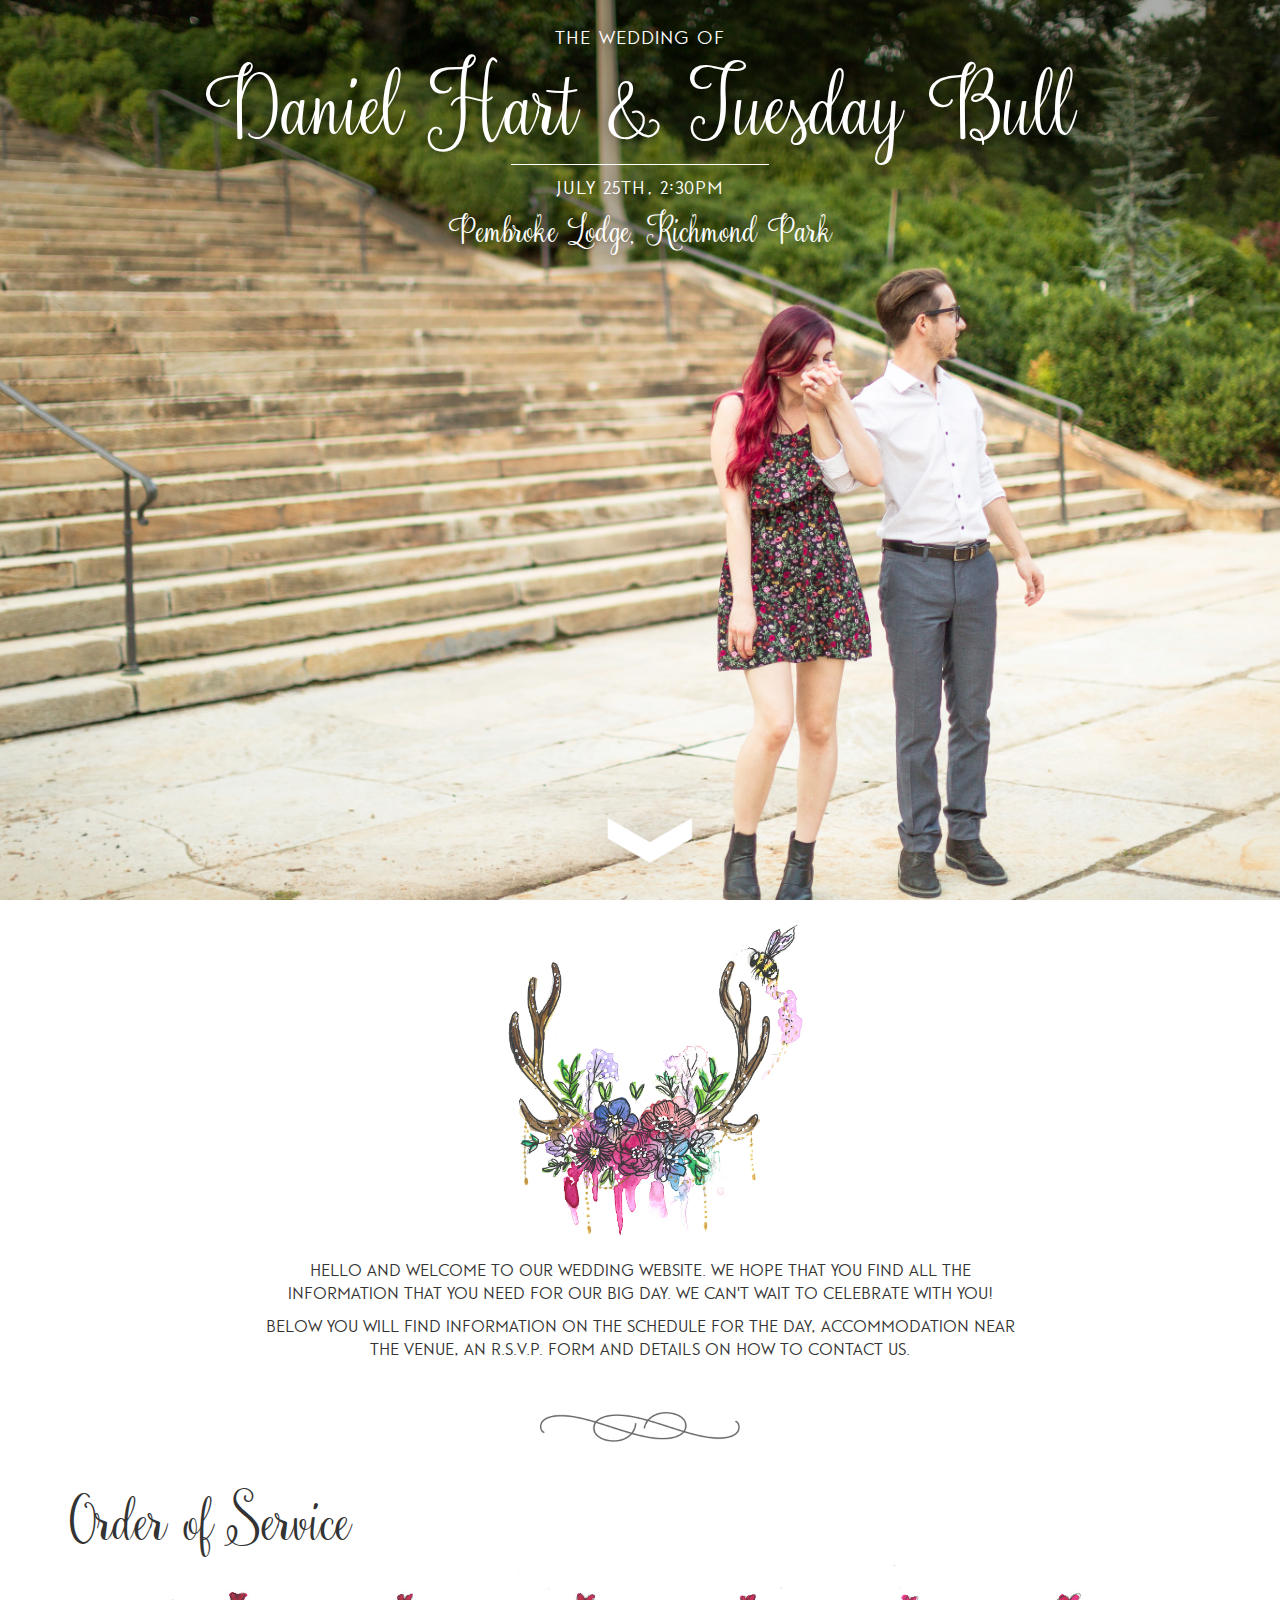
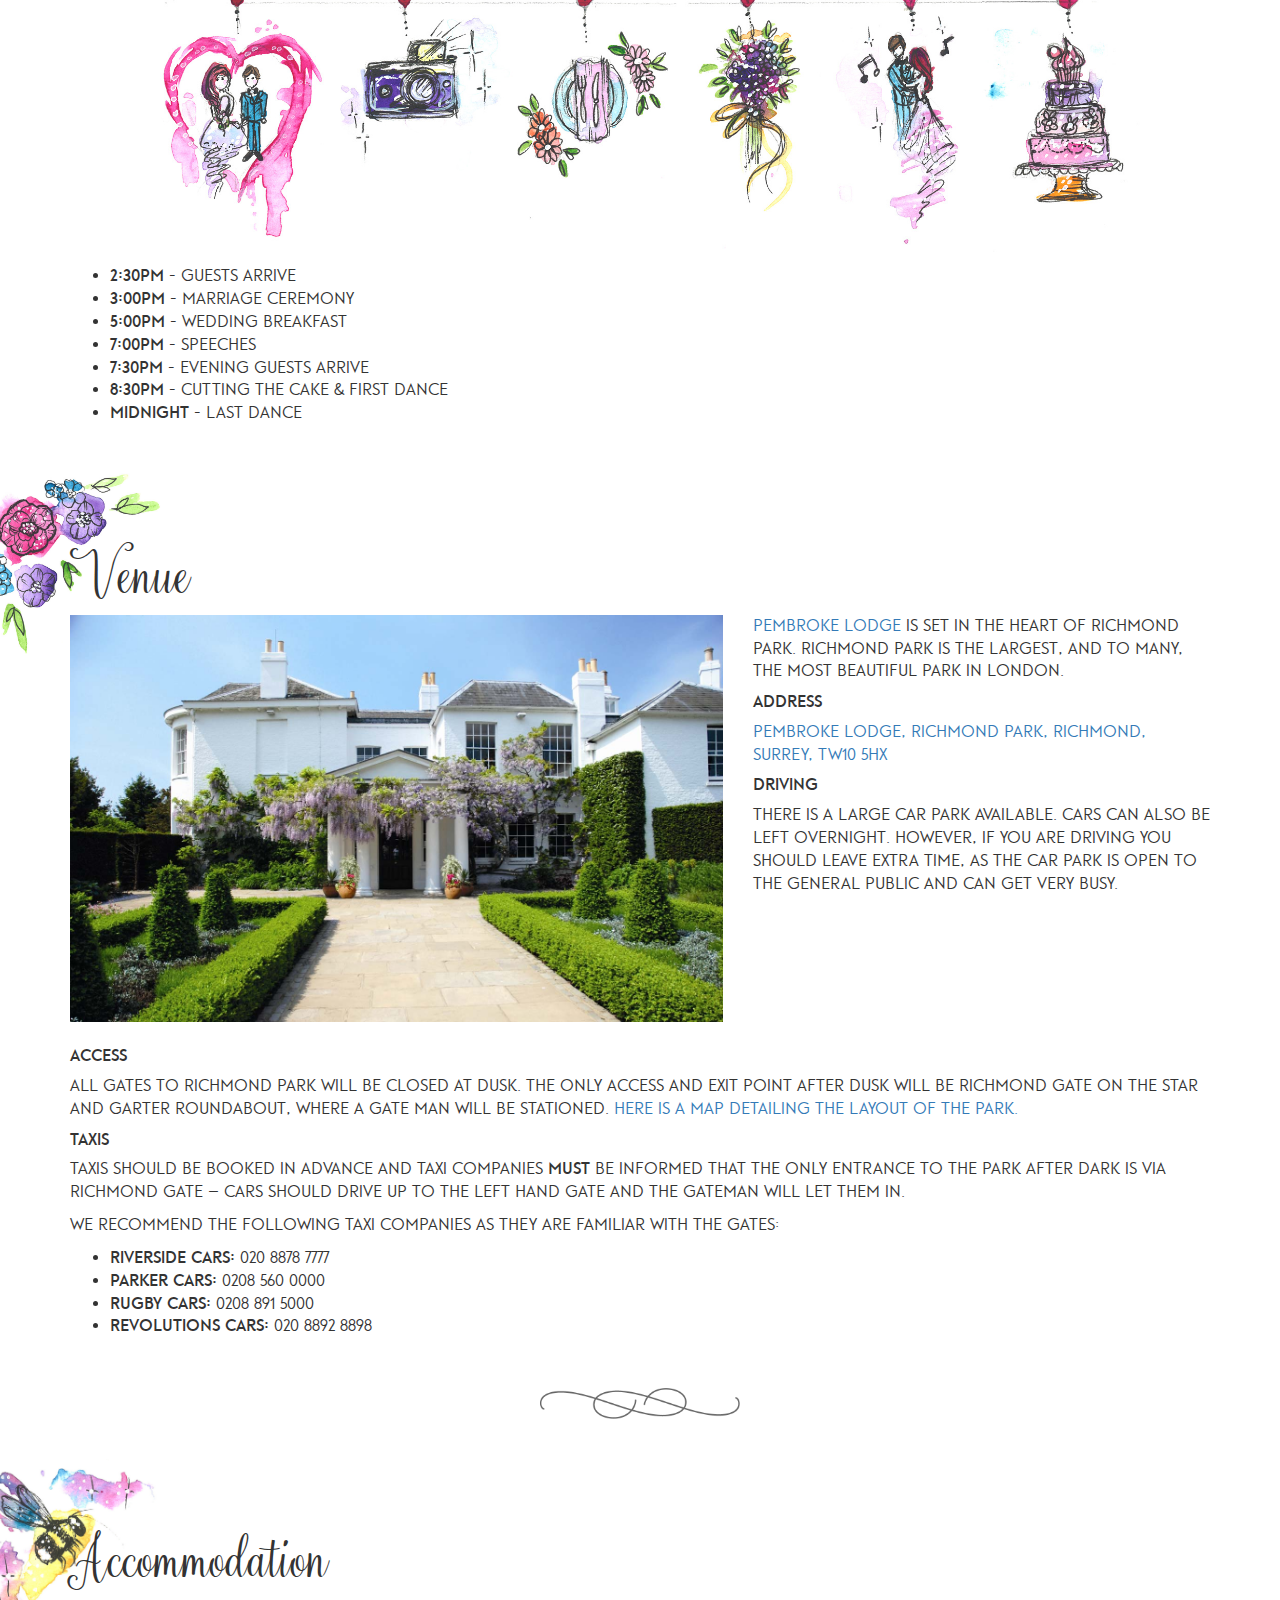
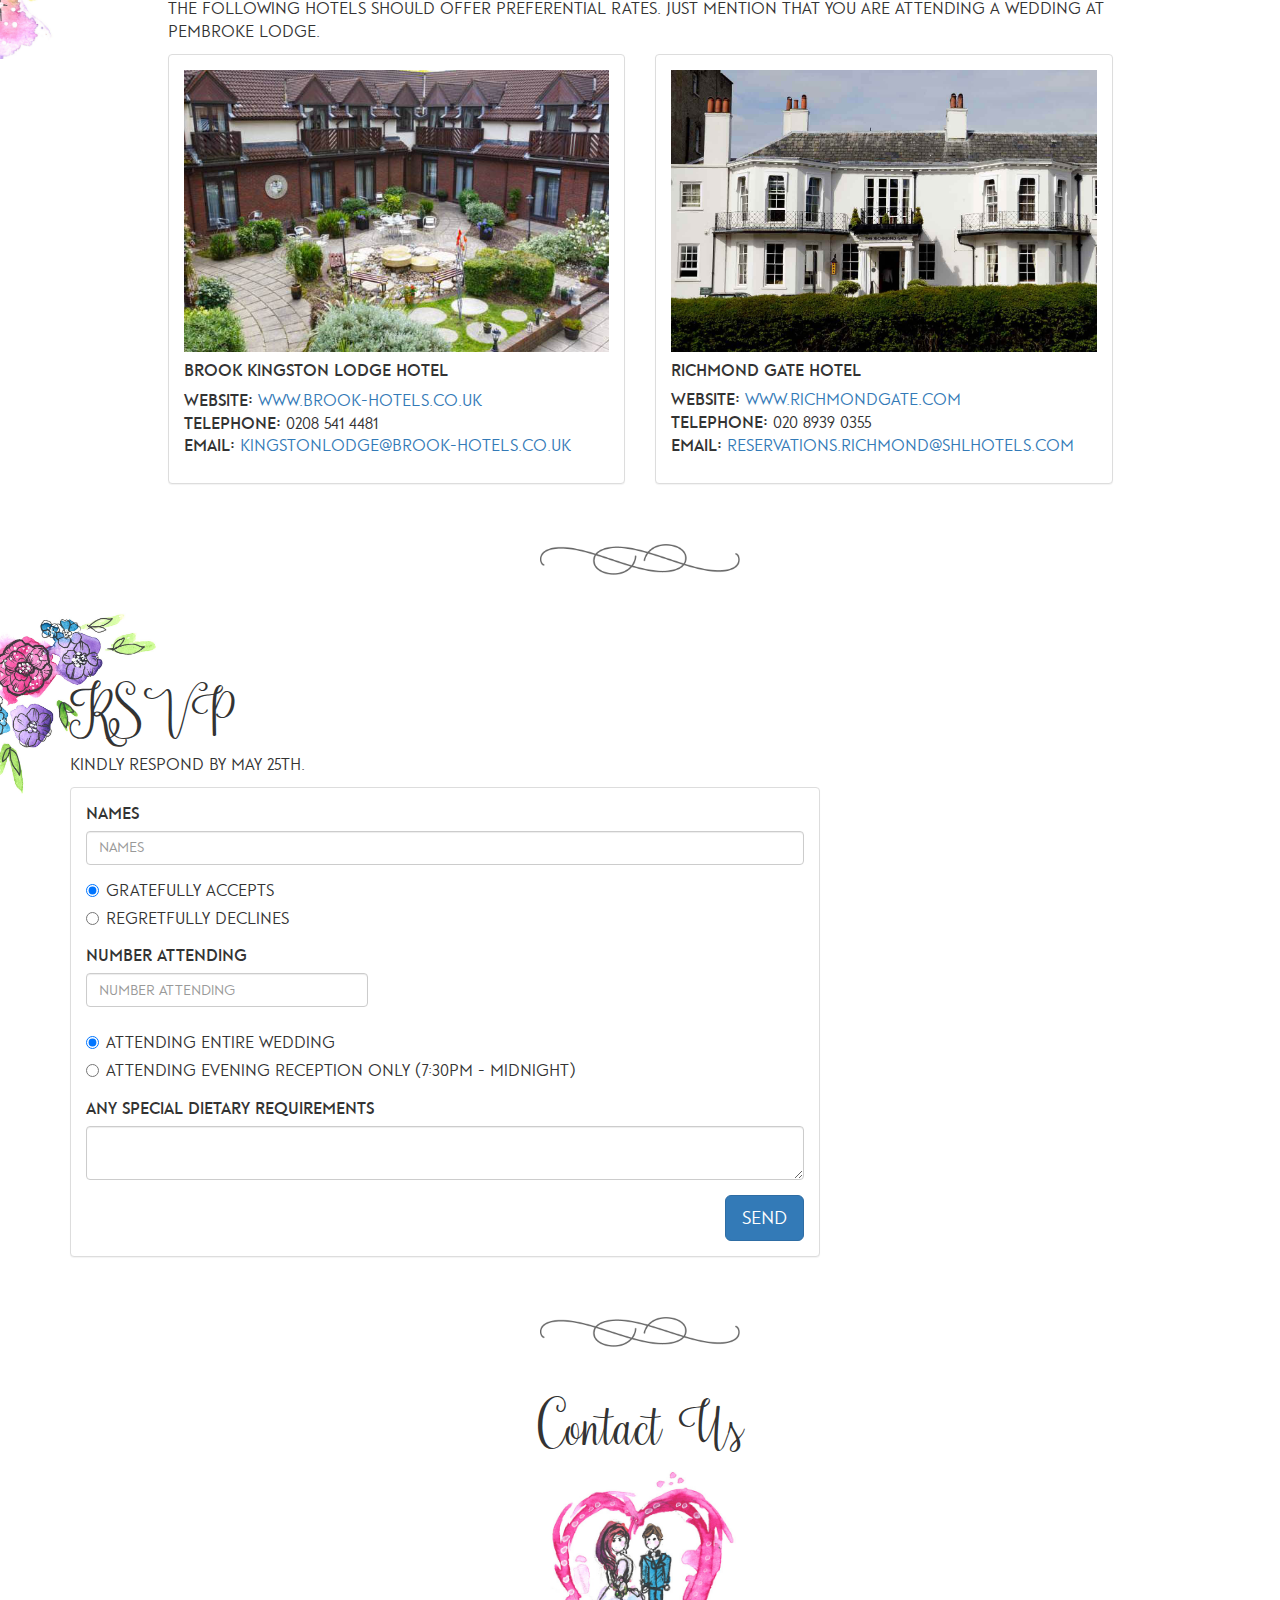
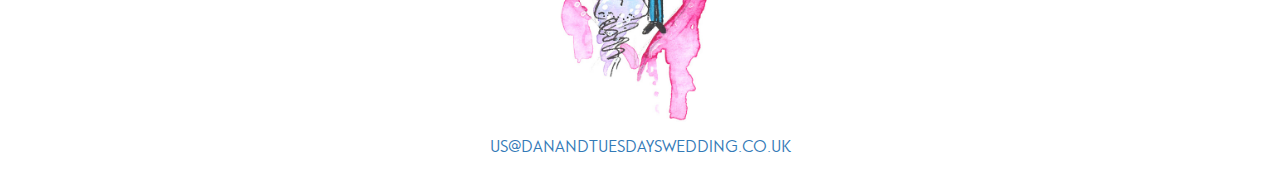
==== index.html @ 9562fc02 "Fix parallax (again)" ====
<!doctype html>
<html>
  <head>
    <meta content='width=device-width, initial-scale=1.0' name='viewport'>

    <!-- <link rel="stylesheet" type="text/css" href="styles/reset.css" /> -->
    <link rel="stylesheet" type="text/css" href="fonts/rosalinda.css" />
    <link rel="stylesheet" type="text/css" href="fonts/guess.css" />
    <link rel="stylesheet" href="https://maxcdn.bootstrapcdn.com/bootstrap/3.3.6/css/bootstrap.min.css">


    <style>
      body {
        font-family: 'guess';
        font-size: 16px;
      }

      .hero {
        letter-spacing: 1.1px;
        font-size: 18px;
        color: white;
        text-align: center;
        width: 100%;
        height: 100vh;
        max-height: 100vw;
        background-image: url('images/hero.jpg');
        background-position: 50% 0px;
        background-size: cover;
        background-repeat: no-repeat;
        background-attachment: fixed;
        line-height: 1.5;
        position: relative;
        text-shadow: 0px 0px 15px rgba(0, 0, 0, 0.5);
      }

      .hero p {
        margin: 0;
      }

      .hero__heading {
        font-size: 68px;
        font-family: 'rosalinda';
        letter-spacing: normal;
      }

      @media (max-width: 930px) {
        .hero__heading {
          font-size: 7.3vw;
        }
      }

      .chevron {
        background: url("images/chevron.png");
        width: 190px;
        height: 110px;
        background-repeat: no-repeat;
        background-size: 100%;
        position: absolute;
        bottom: 0;
        left: 50%;
        margin-left: -85px;
      }

      @media (max-width: 992px) {
        .hero {
          background-attachment: scroll;
        }
      }

      @media only screen and (device-width: 768px) and (orientation: landscape) {
        .hero {
          background-attachment: scroll;
        }
      }

      @media (max-width: 530px) {
        .hero__heading {
          font-size: 10.3vw;
        }

        .hero {
          color: #333;
          background: none;
          height: auto;
          text-shadow: none;
        }

        .chevron {
          display: none;
        }
      }

      .hero_date {
        display: inline-block;
        border-top: 1px solid white;
        padding: 10px 45px;
      }

      .hero_location {
        font-family: 'rosalinda';
        font-size: 28px;
        letter-spacing: normal;
      }

      @media (max-width: 390px) {
        .hero {
          font-size: 4.6vw;
        }
      }

      @media (max-width: 415px) {
        .hero_location {
          font-size: 6.75vw;
        }
      }

      h2 {
        font-family: 'rosalinda';
        font-weight: normal;
        font-size: 45px;
      }

      h4 {
        font-weight: bold;
        font-size: 1em;
      }

      img {
        max-width: 100%;
      }

      .order-of-service {
        display: block;
        margin: auto;
        width: 100%;
      }

      @media (min-width: 1200px) {
        .order-of-service {
          max-width: 90%;
        }
      }

      .page-section {
        padding: 20px 0;
      }

      .welcome-section {
        text-align: center;
      }

      .cute-bee {
        background-image: url('images/cutebee.jpg');
        top: -60px;
        left: -88px;
      }

      .flowers-1 {
        background-image: url('images/flowers1.jpg');
        top: -68px;
        left: -88px;
      }

      .flowers-2 {
        background-image: url('images/flowers1.jpg');
        top: -68px;
        left: -84px;
      }

      .deer-image {
        width: 100%;
        max-width: 340px;
        margin-bottom: 20px;
      }

      .header-image {
        display: block;
        height: 200px;
        width: 200px;
        position: absolute;
        background-repeat: no-repeat;
        background-size: 100%;
      }

    </style>
  </head>

  <body>
    <div class="hero">
      <p style="padding-top: 25px"></p>
      <p style="padding-bottom: 10px">The Wedding Of</p>
      <p class="hero__heading">
        Daniel Hart &amp; Tuesday Bull
      </p>
      <p class="hero_date">July 25th, 2:30pm</p>
      <p class="hero_location">Pembroke Lodge, Richmond Park</p>
      <span class="chevron"></span>
    </div>

    <section style="padding-top: 15px;" class="page-section welcome-section">
      <div class="container">
        <div class="row">
          <div class="col-sm-offset-2 col-sm-8">
            <header>
              <img class="deer-image" src="images/deertop.jpg" alt="deer and flowers" />
            </header>

            <main>
              <p>
                Hello and welcome to our wedding website.
                We hope that you find all the information that you need for our big day.
                We can't wait to celebrate with you!
              </p>

              <p>
                Below you will find information on the schedule for the day,
                accommodation near the venue, an R.S.V.P. form and details on how
                to contact us.
              </p>
            </main>
          </div>
        </div>
      </div>
    </section>

    <section class="page-section">
      <img style="display:block; width: 200px; margin: auto;" src="images/glyph2.png" alt="glyph" />
    </section>

    <section class="page-section">
      <div class="container">
        <div class="row">
          <div class="col-sm-12">
            <header>
              <h2>Order of Service</h2>
            </header>

            <main>
              <img class="order-of-service" src="images/planofday.jpg" alt="Order of Service" />

              <ul>
                <li><strong>2:30pm</strong> - Guests arrive</li>
                <li><strong>3:00pm</strong> - Marriage ceremony</li>
                <li><strong>5:00pm</strong> - Wedding breakfast</li>
                <li><strong>7:00pm</strong> - Speeches</li>
                <li><strong>7:30pm</strong> - Evening guests arrive</li>
                <li><strong>8:30pm</strong> - Cutting the cake &amp; first dance</li>
                <li><strong>Midnight</strong> - Last dance</li>
              </ul>
            </main>
          </div>
        </div>
      </div>
    </section>

    <section style="margin-top: 60px;" class="page-section">
      <div class="container" style="position: relative">
        <span class="flowers-2 header-image"></span>

        <div class="row">
          <div class="col-sm-12">
            <header>
              <h2>Venue</h2>
            </header>
          </div>
        </div>

        <div class="row">
          <div class="col-md-7">
            <img style="margin-bottom: 15px" src="images/pembroke-lodge.jpg" alt="Pembroke Lodge" />
          </div>

          <div class="col-md-5">
            <p>
              <a href="http://www.pembroke-lodge.co.uk/" target="_blank">Pembroke Lodge</a>
              is set in the heart of Richmond Park. Richmond Park is the
              largest, and to many, the most beautiful Park in London.
            </p>

            <h4>Address</h4>
            <p>
              <a target="_blank" href="https://www.google.co.uk/maps/place/Pembroke+Lodge/@51.442481,-0.3032037,15z/data=!4m2!3m1!1s0x48760c106c9e5b5f:0xbb1666e13117cb1">
                Pembroke Lodge, Richmond Park, Richmond, Surrey, TW10 5HX
              </a>
            </p>

            <h4>Driving</h4>
            <p>
              There is a large car park available. Cars can also be left
              overnight. However, if you are driving you should leave extra
              time, as the car park is open to the general public and can get
              very busy.
            </p>
          </div>
        </div>
        <div class="row">
          <div class="col-md-12">
            <h4>Access</h4>
            <p>
              All gates to Richmond Park will be closed at dusk. The only access
              and exit point after dusk will be Richmond Gate on the Star and
              Garter roundabout, where a gate man will be stationed.
              <a href="images/map.pdf" target="_blank">
                Here is a map detailing the layout of the park.
              </a>
            </p>

            <h4>Taxis</h4>
            <p>
              Taxis should be booked in advance and taxi companies
              <strong>MUST</strong> be informed that the only entrance to the
              Park after dark is via Richmond gate &mdash; Cars should drive up to the
              left hand gate and the gateman will let them in.
            </p>

            <p>
              We recommend the following taxi companies as they are familiar
              with the gates:
            </p>

            <ul>
              <li><strong>Riverside Cars:</strong> 020 8878 7777</li>
              <li><strong>Parker Cars:</strong> 0208 560 0000</li>
              <li><strong>Rugby Cars:</strong>  0208 891 5000</li>
              <li><strong>Revolutions Cars:</strong> 020 8892 8898</li>
            </ul>
          </div>
        </div>
      </div>
    </section>

    <section class="page-section">
      <img style="display:block; width: 200px; margin: auto;" src="images/glyph2.png" alt="glyph" />
    </section>

    <section style="margin-top: 60px;" class="page-section">
      <div class="container" style="position: relative">
        <span class="cute-bee header-image"></span>

        <div class="row">
          <div class="col-sm-12">
            <header>
              <h2>Accommodation</h2>
            </header>

          </div>
        </div>
        <div class="row">
          <div class="col-lg-offset-1 col-sm-12 col-lg-10">
            <p>
              The following hotels should offer preferential rates. Just mention
              that you are attending a wedding at Pembroke Lodge.
            </p>
          </div>
        </div>

        <div class="row">
          <div class="col-lg-offset-1 col-lg-5 col-sm-6">
            <div class="panel panel-default">
              <div class="panel-body">
                <img style="width: 100%" src="images/brook-kingston-lodge.jpg" alt="Brook Kingston Lodge Hotel" />

                <h4>Brook Kingston Lodge Hotel</h4>

                <p>
                  <strong>Website:</strong> <a href="http://brook-kingston-lodge-hotel.c5t.sabredemos.com/en" target="_blank">www.brook-hotels.co.uk</a><br />
                  <strong>Telephone:</strong> 0208 541 4481<br />
                  <strong>Email:</strong> <a style="word-break: break-all;" href="mailto:kingstonlodge@brook-hotels.co.uk">kingstonlodge@brook-hotels.co.uk</a>
                </p>
              </div>
            </div>
          </div>

          <div class="col-lg-5 col-sm-6">
            <div class="panel panel-default">
              <div class="panel-body">
                <img style="width: 100%" src="images/richmond-gate.jpg" alt="Richmond Gate Hotel" />

                <h4>Richmond Gate Hotel</h4>

                <p>
                  <strong>Website:</strong> <a href="http://www.richmondgate.com/" target="_blank">www.richmondgate.com</a><br />
                  <strong>Telephone:</strong> 020 8939 0355<br />
                  <strong>Email:</strong> <a style="word-break: break-all" href="mailto:reservations.richmond@shlhotels.com">reservations.richmond@shlhotels.com</a>
                </p>
              </div>
            </div>
          </div>
        </div>
      </div>
    </section>

    <section class="page-section">
      <img style="display:block; width: 200px; margin: auto;" src="images/glyph2.png" alt="glyph" />
    </section>

    <section style="margin-top: 60px;" class="page-section">
      <div class="container" style="position: relative">
        <span class="flowers-1 header-image"></span>

        <div class="row">
          <div class="col-sm-12">
            <header>
              <h2>RSVP</h2>
            </header>
          </div>
        </div>

        <div class="row">
          <div class="col-md-8">
            <p>Kindly respond by May 25th.</p>

            <div class="panel panel-default">
              <div class="panel-body">
                <form action="https://formspree.io/us@danandtuesdayswedding.co.uk" method="post">
                  <div class="row">
                    <div class="col-md-12">
                      <div class="form-group">
                        <label for="names-input">Names</label>
                        <input name="names" type="text" class="form-control" id="names-input" placeholder="Names">
                      </div>
                      <div class="form-group">
                        <div class="radio">
                          <label>
                            <input type="radio" name="acceptance" id="accepts-input" value="accepts" checked>
                            Gratefully Accepts
                          </label>
                        </div>
                        <div class="radio">
                          <label>
                            <input type="radio" name="acceptance" id="declines-input" value="declines">
                            Regretfully Declines
                          </label>
                        </div>
                      </div>
                    </div>
                  </div>
                  <div class="row">
                    <div class="col-md-5">
                      <div class="form-group">
                        <label for="number-input">Number Attending</label>
                        <input name="number-attending" type="text" class="form-control" id="number-input" placeholder="Number Attending">
                      </div>
                    </div>
                  </div>
                  <div class="row">
                    <div class="col-md-12">
                      <div class="form-group">
                        <div class="radio">
                          <label>
                            <input type="radio" name="attendance" id="whole-wedding-input" value="whole wedding" checked>
                            Attending entire wedding
                          </label>
                        </div>
                        <div class="radio">
                          <label>
                            <input type="radio" name="attendance" id="evening-input" value="evening reception">
                            Attending Evening Reception only (7:30pm - Midnight)
                          </label>
                        </div>
                      </div>
                      <div class="form-group">
                        <label for="dietary-requirements-input">Any Special Dietary Requirements</label>
                        <textarea name="dietary-requirements" class="form-control"></textarea>
                      </div>
                    </div>
                  </div>

                  <button style="float: right; clear: both;" type="submit" class="btn btn-lg btn-primary">Send</button>
                </form>
              </div>
            </div>
          </div>
        </div>
      </div>
    </section>

    <section class="page-section">
      <img style="display:block; width: 200px; margin: auto;" src="images/glyph2.png" alt="glyph" />
    </section>

    <section style="text-align: center" class="page-section">
      <div class="container">
        <header>
          <h2>Contact Us</h2>
        </header>

        <main>
          <p><img style="width: 200px" src="images/us-two.jpg" alt="us two" /></p>

          <p>
            <a href="mailto:us@danandtuesdayswedding.co.uk">
              us@danandtuesdayswedding.co.uk
            </a>
          </p>
        </main>
      </div>
    </section>

    <script>
      var last_known_scroll_position = 0;
      var el = document.getElementsByClassName("hero")[0];

      var windowSize = function() {
        var w = window,
            d = document,
            e = d.documentElement,
            g = d.getElementsByTagName('body')[0],
            x = w.innerWidth || e.clientWidth || g.clientWidth,
            y = w.innerHeight|| e.clientHeight|| g.clientHeight;

        return {x: x, y: y};
      };

      var setHeroBackgroundSize = function() {
        var size = windowSize();

        if (size.y >= size.x) {
          el.style.backgroundSize = "156.1%";
        } else {
          el.style.backgroundSize = "cover";
        }
      }

      setHeroBackgroundSize();

      window.addEventListener('resize', function(event){
        setHeroBackgroundSize();
      });


      function doSomething(scroll_pos) {
        var bgAttachment = window.getComputedStyle(el,null).getPropertyValue("background-attachment");
        var modifier = bgAttachment == "fixed" ? -1 : 1;
        var delta = bgAttachment == "fixed" ? 0.7 : 0.3;
        var movePos = (scroll_pos * modifier) * delta;

        el.style.backgroundPosition = "50% " + movePos + "px";
      }

      window.addEventListener('scroll', function(e) {
        last_known_scroll_position = window.scrollY;
        doSomething(last_known_scroll_position);
      });
    </script>
  </body>
</html>
---- fonts/rosalinda.css ----
@font-face {
    font-family: 'rosalinda';
    src: url('my_creative_land_-_rosalinda-webfont.eot');
    src: url('my_creative_land_-_rosalinda-webfont.eot?#iefix') format('embedded-opentype'),
         url('my_creative_land_-_rosalinda-webfont.woff2') format('woff2'),
         url('my_creative_land_-_rosalinda-webfont.woff') format('woff'),
         url('my_creative_land_-_rosalinda-webfont.ttf') format('truetype'),
         url('my_creative_land_-_rosalinda-webfont.svg#rosalindaregular') format('svg');
    font-weight: normal;
    font-style: normal;
}
---- fonts/guess.css ----
@font-face {
    font-family: 'guess';
    src: url('deartype_-_guesssans-regular-webfont.eot');
    src: url('deartype_-_guesssans-regular-webfont.eot?#iefix') format('embedded-opentype'),
         url('deartype_-_guesssans-regular-webfont.woff2') format('woff2'),
         url('deartype_-_guesssans-regular-webfont.woff') format('woff'),
         url('deartype_-_guesssans-regular-webfont.ttf') format('truetype'),
         url('deartype_-_guesssans-regular-webfont.svg#guess_sansregular') format('svg');
    font-weight: normal;
    font-style: normal;
}

@font-face {
    font-family: 'guess';
    src: url('deartype_-_guesssans-bold-webfont.eot');
    src: url('deartype_-_guesssans-bold-webfont.eot?#iefix') format('embedded-opentype'),
         url('deartype_-_guesssans-bold-webfont.woff2') format('woff2'),
         url('deartype_-_guesssans-bold-webfont.woff') format('woff'),
         url('deartype_-_guesssans-bold-webfont.ttf') format('truetype'),
         url('deartype_-_guesssans-bold-webfont.svg#guess_sansbold') format('svg');
    font-weight: bold;
    font-style: normal;
}
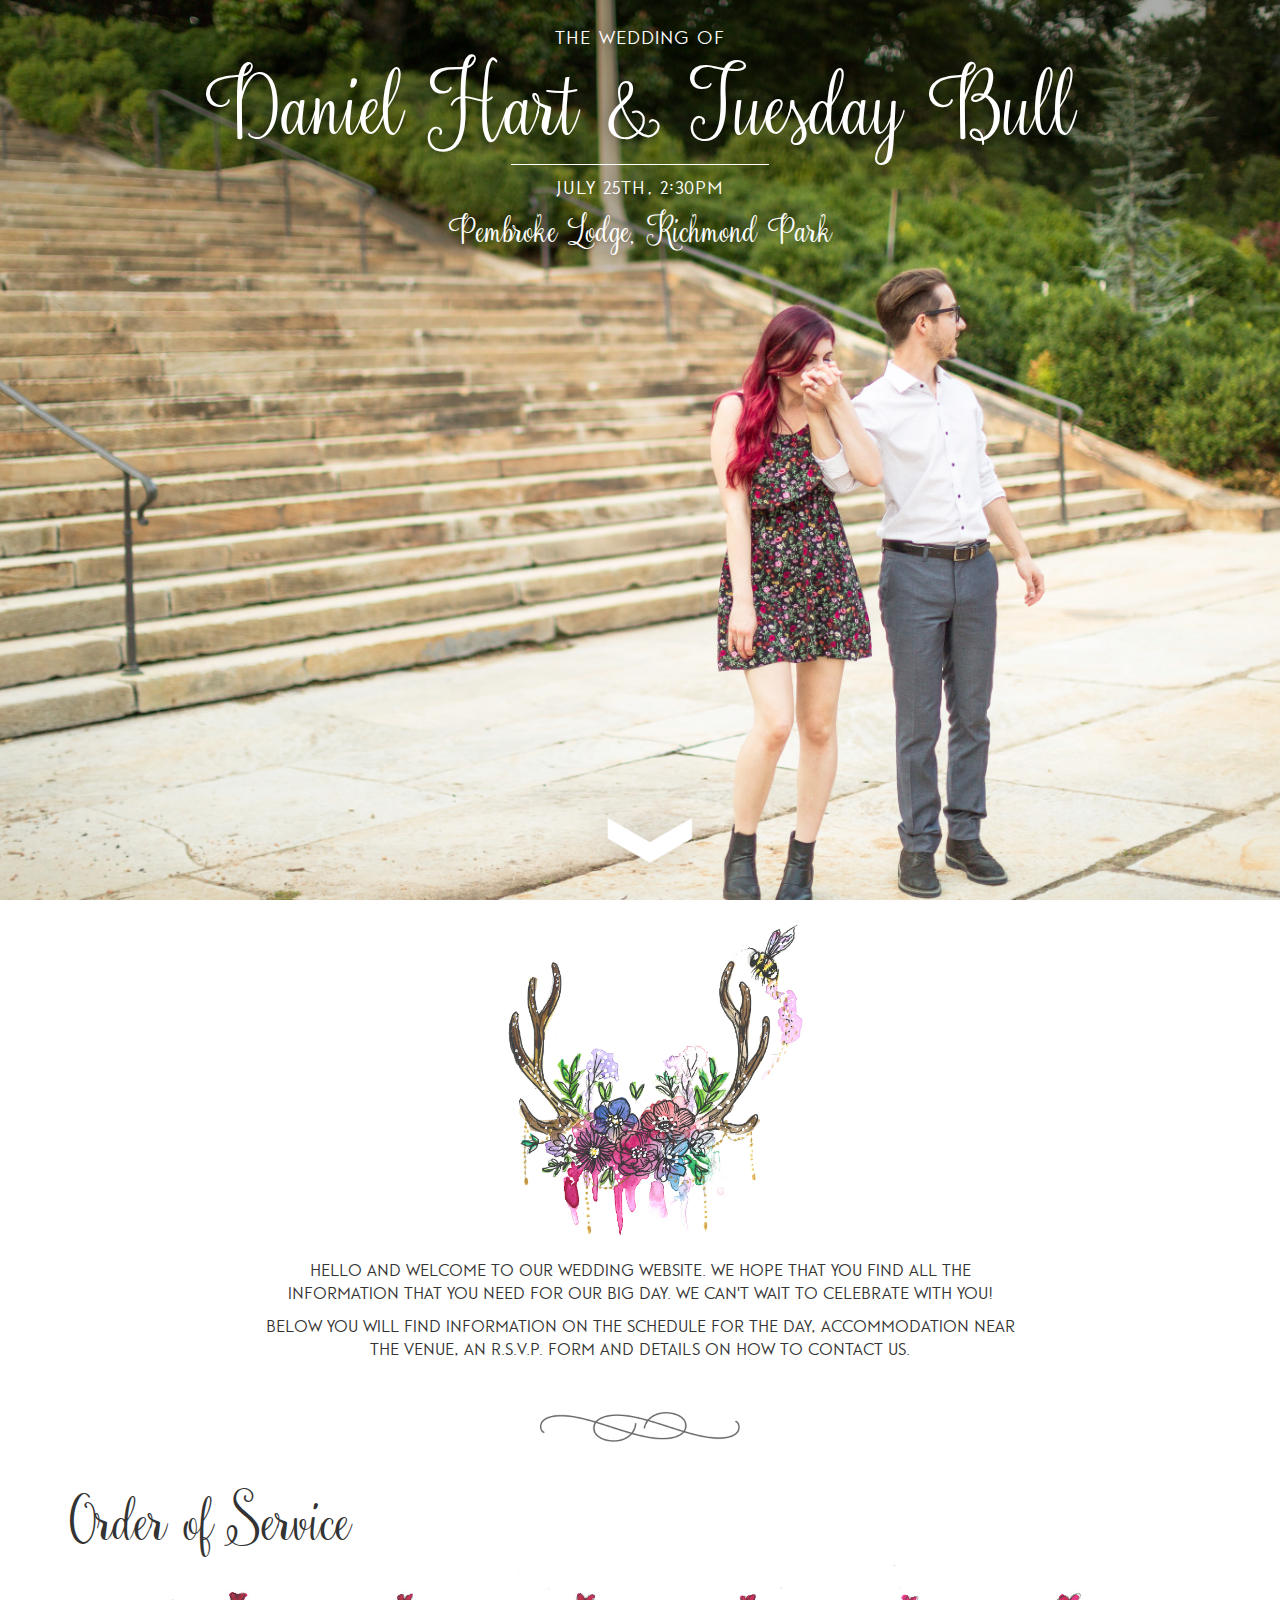
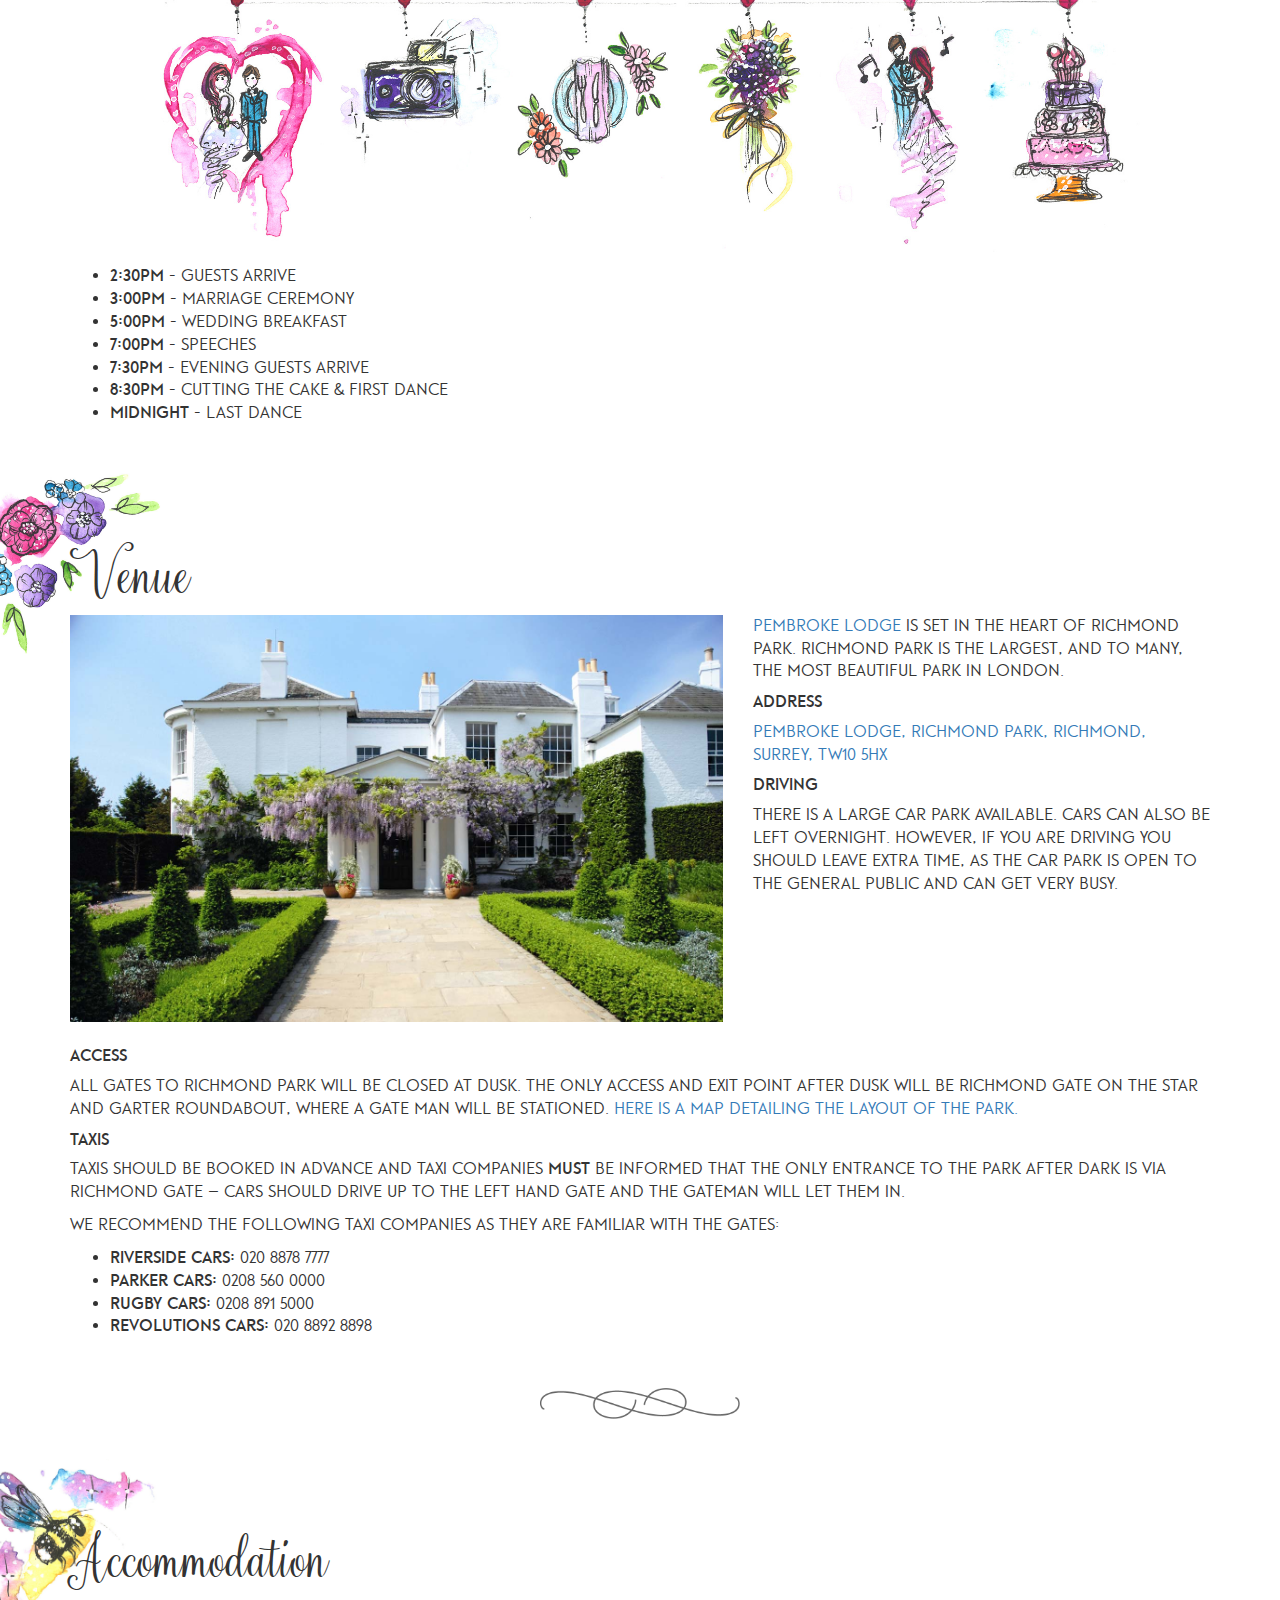
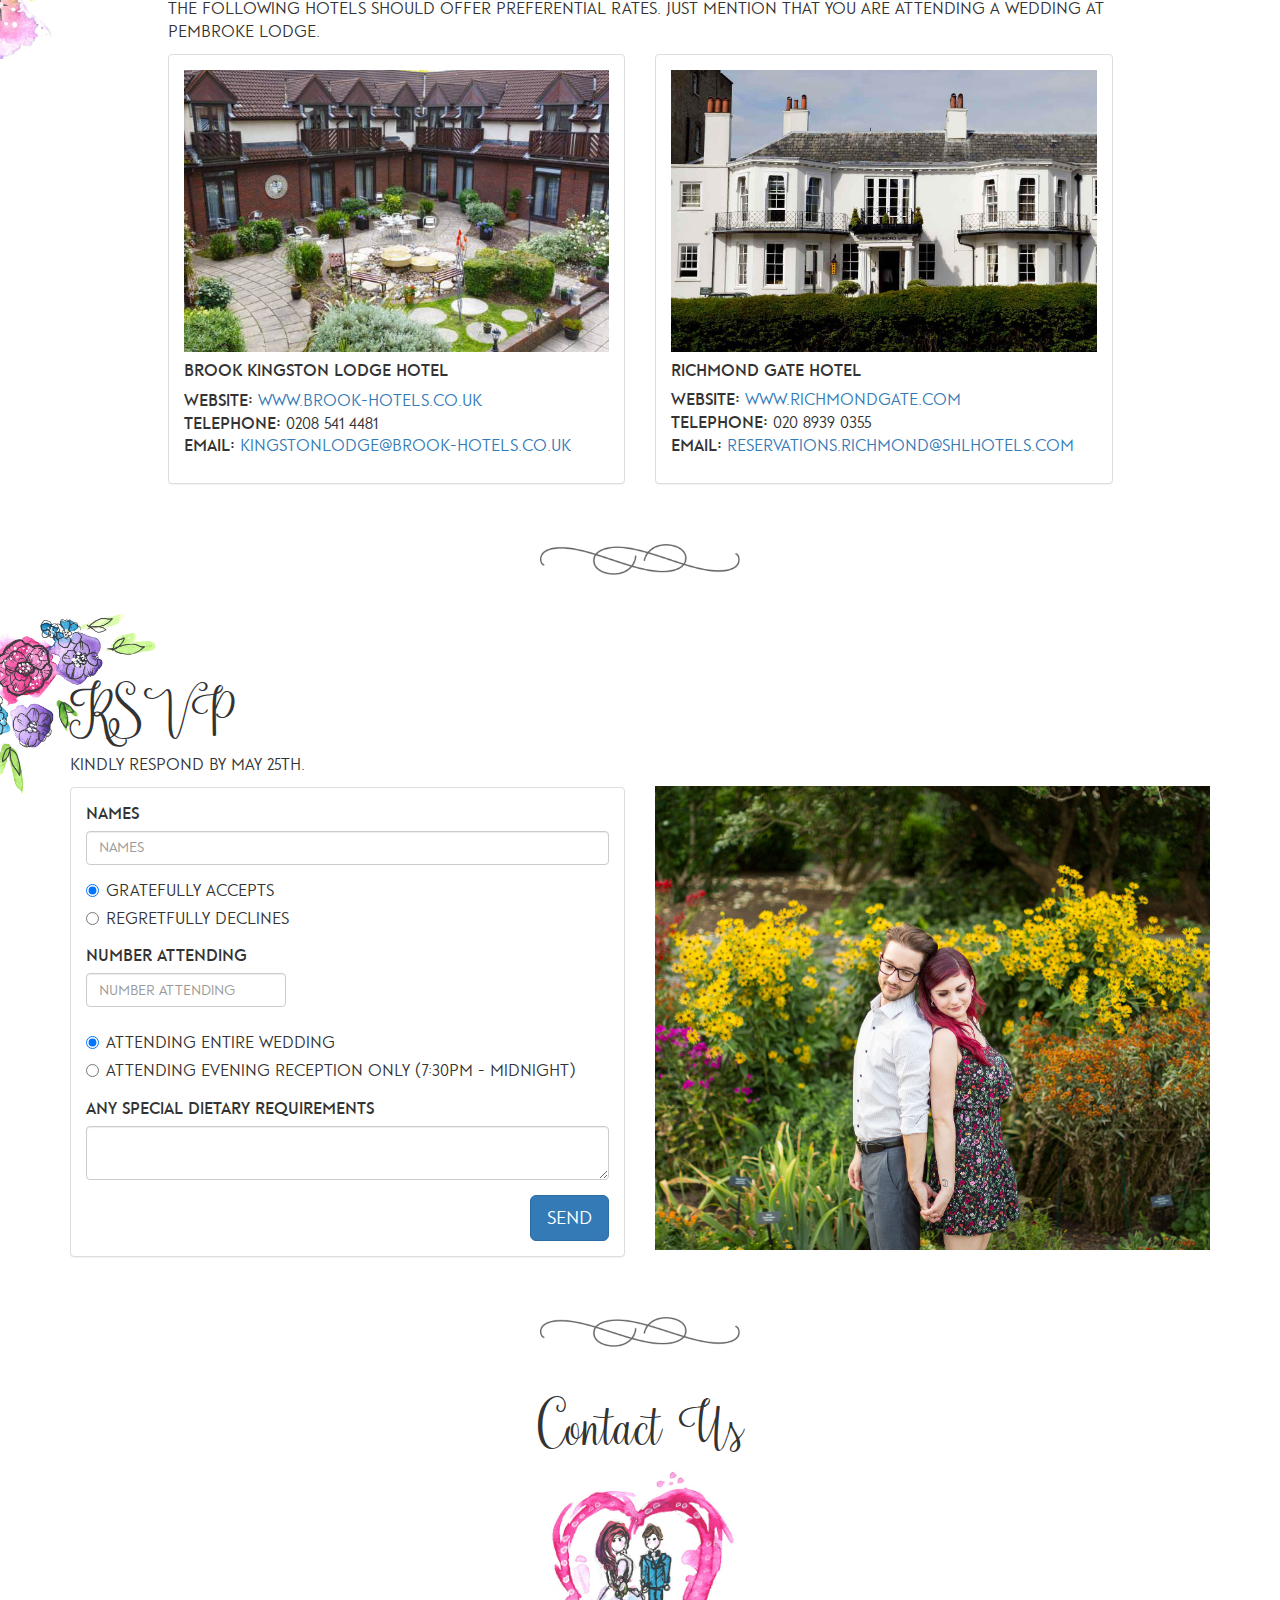
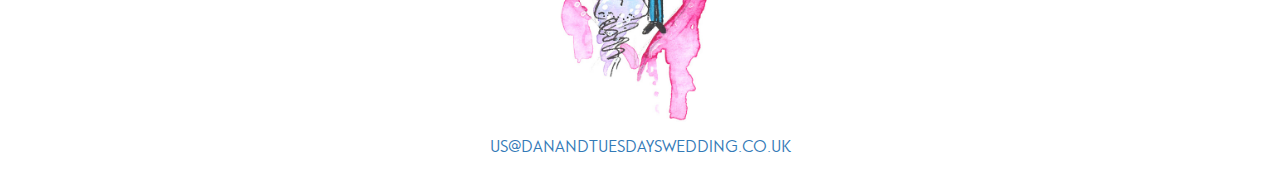
==== commit 35fe4c16: "Add photo next to RSVP" ====
--- a/index.html
+++ b/index.html
@@ -1,6 +1,7 @@
 <!doctype html>
 <html>
   <head>
+    <title>Dan and Tuesday's Wedding</title>
     <meta content='width=device-width, initial-scale=1.0' name='viewport'>
 
     <!-- <link rel="stylesheet" type="text/css" href="styles/reset.css" /> -->
@@ -102,6 +103,18 @@
         letter-spacing: normal;
       }
 
+      .flower-photo-container {
+        overflow: hidden;
+      }
+
+      @media (min-width: 992px) and (max-width: 1199px) {
+        .flower-photo-container img {
+          max-width: 607px;
+          position: relative;
+          left: -70px;
+        }
+      }
+
       @media (max-width: 390px) {
         .hero {
           font-size: 4.6vw;
@@ -182,6 +195,36 @@
         background-size: 100%;
       }
 
+      .side-bee {
+        background-image: url('images/sidebee.jpg');
+        background-size: 100px auto;
+        position: fixed;
+        width: 92px;
+        background-position: -8px 0px;
+        height: 220px;
+        bottom: -220px;
+        right: 8px;
+        background-repeat: no-repeat;
+        display: none;
+      }
+
+      @media (min-width: 1340px) {
+        .side-bee {
+          display: block;
+        }
+      }
+
+      @media (min-width: 1140px) and (max-width: 1199px) {
+        .side-bee {
+          display: block;
+        }
+      }
+
+      @media (min-width: 920px) and (max-width: 991px) {
+        .side-bee {
+          display: block;
+        }
+      }
     </style>
   </head>
 
@@ -407,7 +450,7 @@
         </div>
 
         <div class="row">
-          <div class="col-md-8">
+          <div class="col-md-6">
             <p>Kindly respond by May 25th.</p>
 
             <div class="panel panel-default">
@@ -471,6 +514,12 @@
               </div>
             </div>
           </div>
+
+          <div class="col-md-6">
+            <div class="flower-photo-container">
+              <img src="images/flower-photo.jpg" style="margin-top: 32px;" alt="Flowers photo" />
+            </div>
+          </div>
         </div>
       </div>
     </section>
@@ -497,10 +546,9 @@
       </div>
     </section>
 
+    <span class="side-bee"></span>
+
     <script>
-      var last_known_scroll_position = 0;
-      var el = document.getElementsByClassName("hero")[0];
-
       var windowSize = function() {
         var w = window,
             d = document,
@@ -512,6 +560,21 @@
         return {x: x, y: y};
       };
 
+      var documentHeight = function() {
+        var body = document.body,
+            html = document.documentElement;
+
+          return Math.max(body.scrollHeight, body.offsetHeight,
+                          html.clientHeight, html.scrollHeight, html.offsetHeight);
+      };
+
+      var initialWindowSize = windowSize();
+      var initialDocumentHeight = documentHeight();
+      var last_known_scroll_position = 0;
+      var el = document.getElementsByClassName("hero")[0];
+      var sideBee = document.getElementsByClassName("side-bee")[0];
+      var heightOfBee = 220;
+
       var setHeroBackgroundSize = function() {
         var size = windowSize();
 
@@ -534,8 +597,13 @@
         var modifier = bgAttachment == "fixed" ? -1 : 1;
         var delta = bgAttachment == "fixed" ? 0.7 : 0.3;
         var movePos = (scroll_pos * modifier) * delta;
+        var percentageScrolled = (scroll_pos / initialDocumentHeight) * 100;
+        var beePercentageOfWindow = (heightOfBee / initialWindowSize.y) * 100;
+        var moveBee = percentageScrolled * (100 / beePercentageOfWindow);
 
         el.style.backgroundPosition = "50% " + movePos + "px";
+
+        sideBee.style.transform = "translate(0%, " + -moveBee + "%) translate3d(0px, 0px, 0px)";
       }
 
       window.addEventListener('scroll', function(e) {
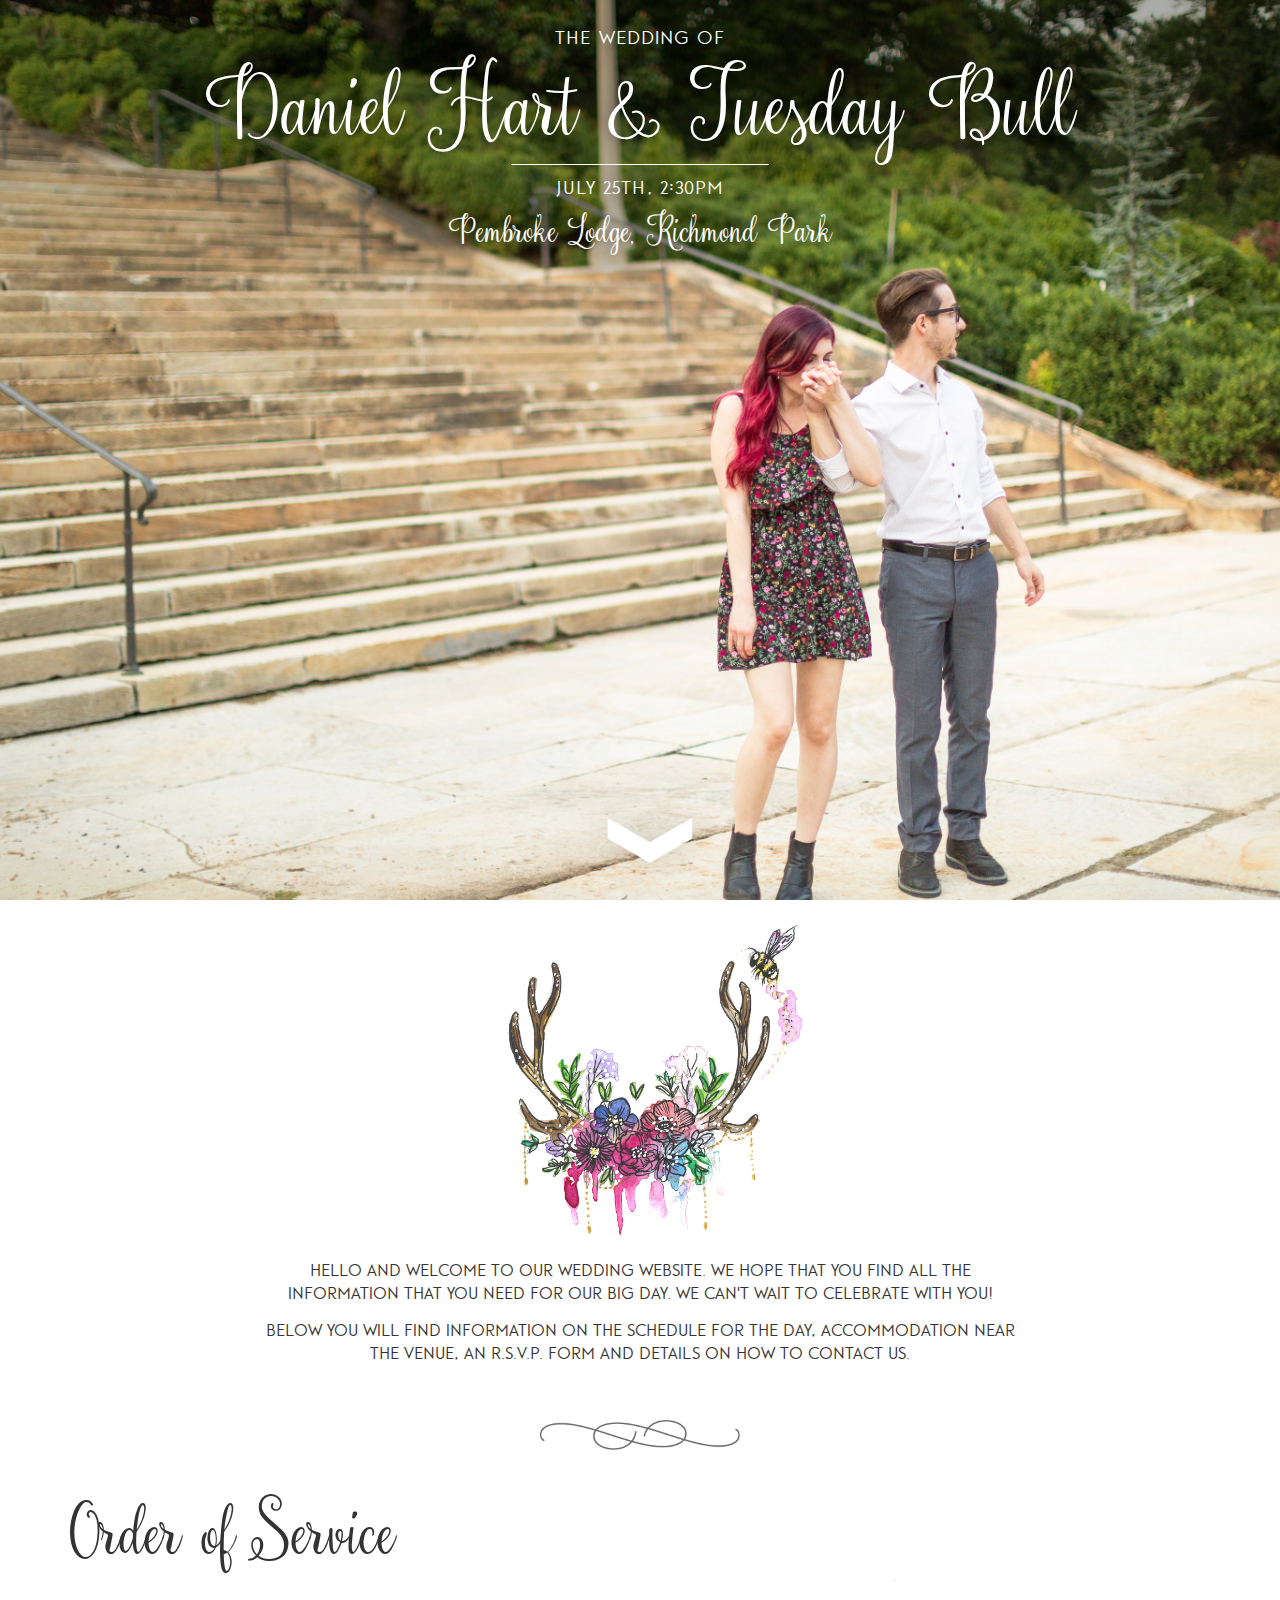
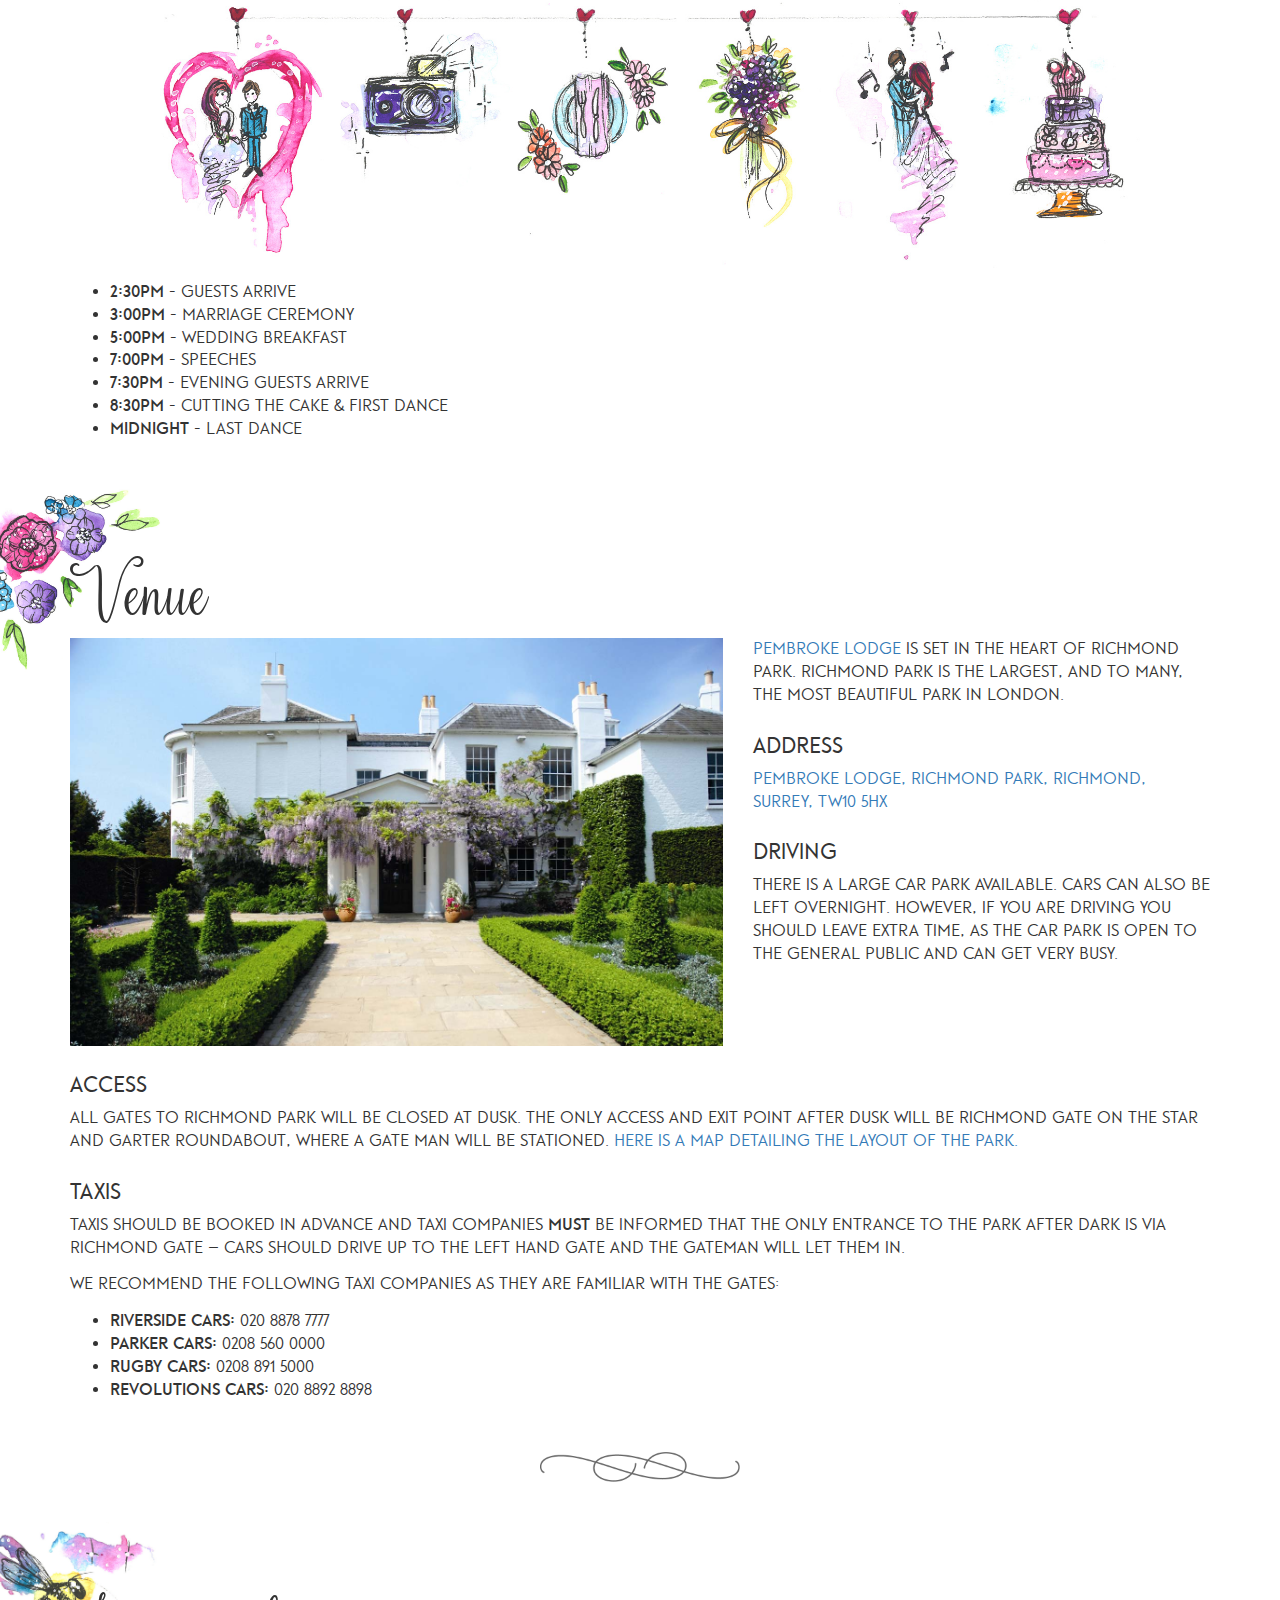
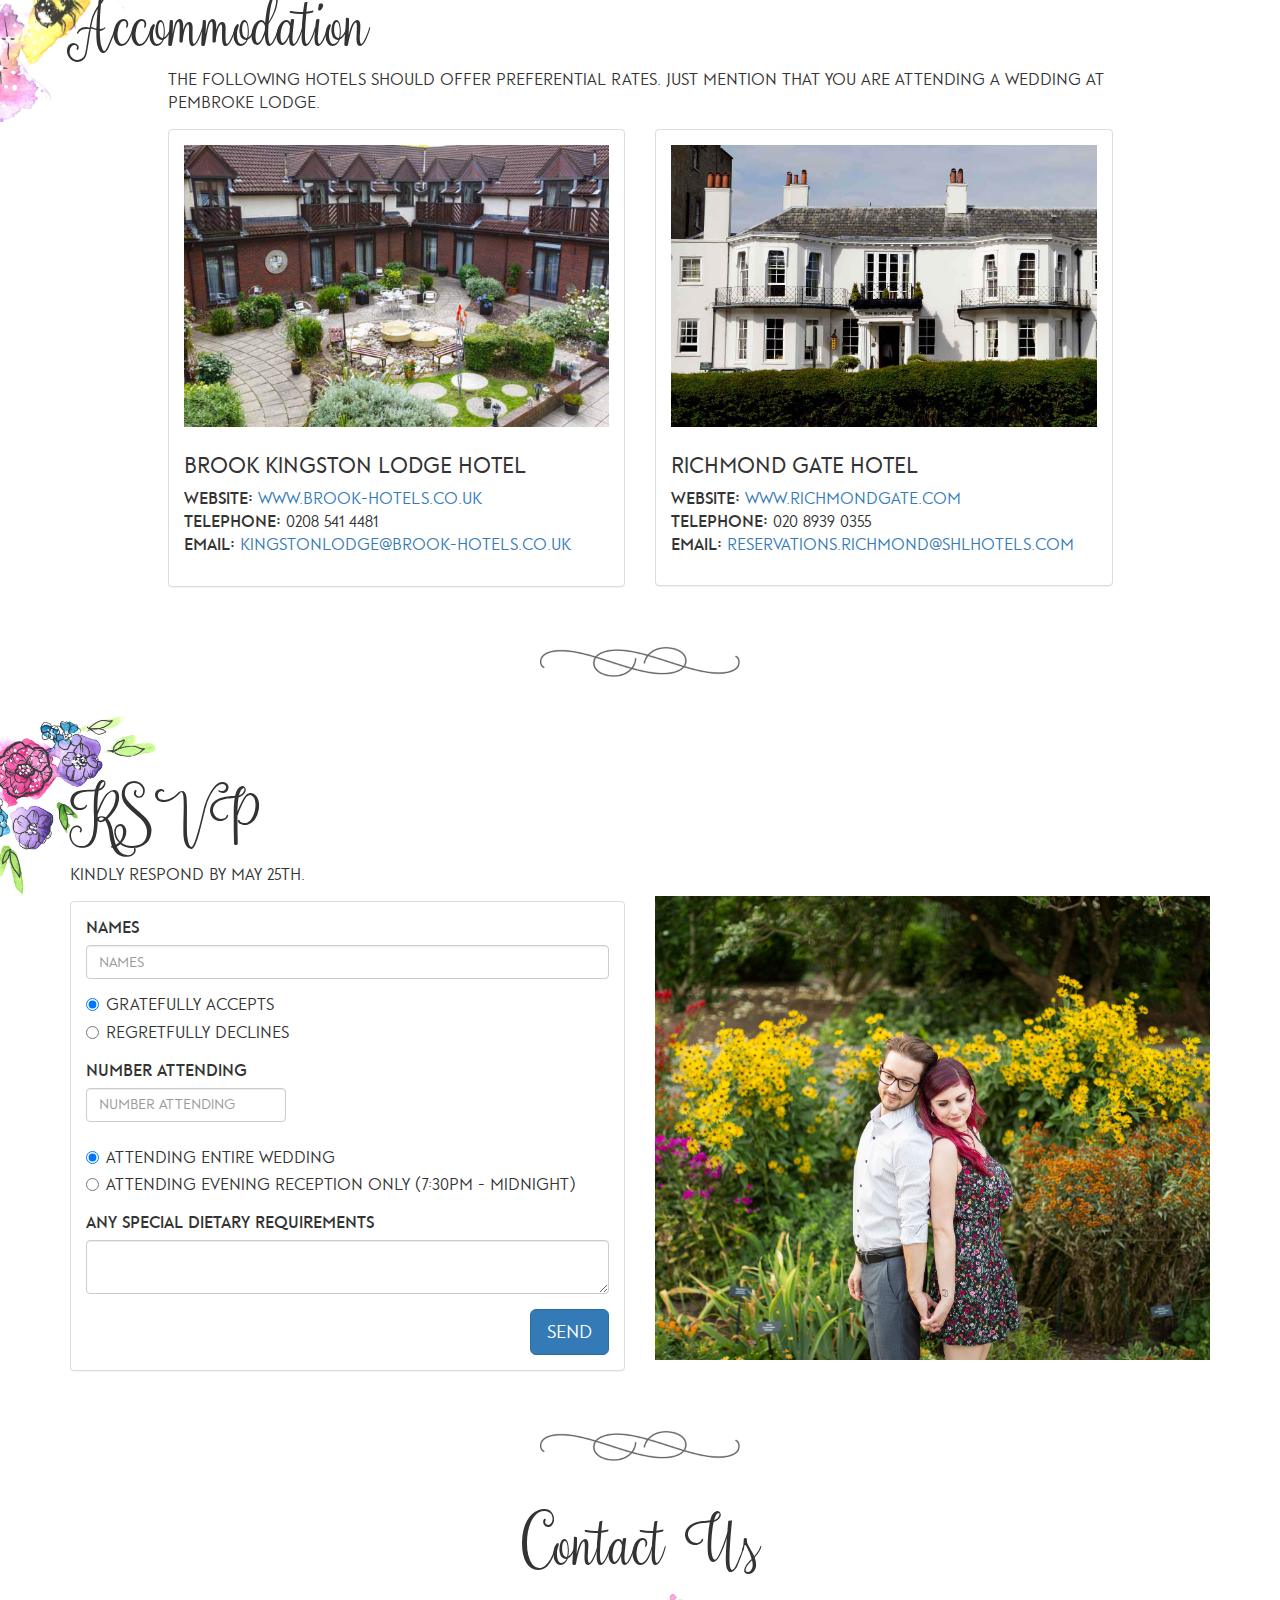
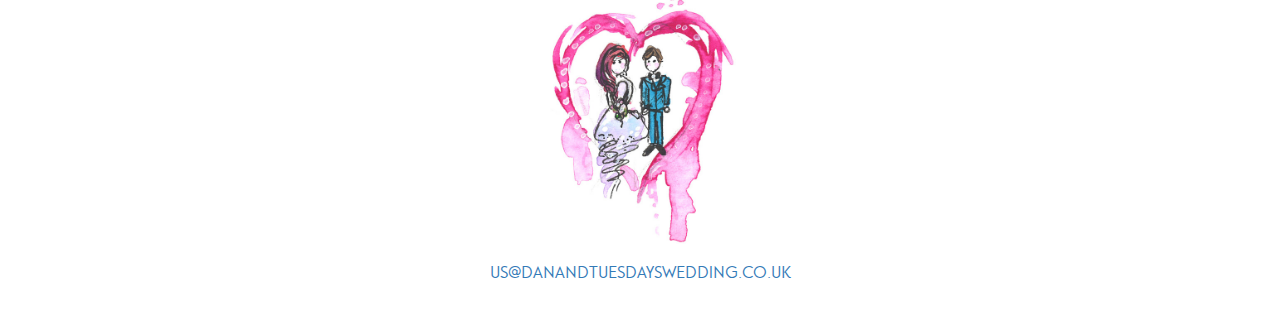
==== commit 3a56c8d9: "Optimise font-size hierarchy" ====
--- a/index.html
+++ b/index.html
@@ -14,6 +14,10 @@
       body {
         font-family: 'guess';
         font-size: 16px;
+      }
+
+      p {
+        margin: 0 0 14px;
       }
 
       .hero {
@@ -130,12 +134,13 @@
       h2 {
         font-family: 'rosalinda';
         font-weight: normal;
-        font-size: 45px;
+        font-size: 52px;
       }
 
       h4 {
-        font-weight: bold;
-        font-size: 1em;
+        font-weight: 500;
+        font-size: 21px;
+        margin-top: 28px;
       }
 
       img {
@@ -193,6 +198,12 @@
         position: absolute;
         background-repeat: no-repeat;
         background-size: 100%;
+      }
+
+      @media (max-width: 355px) {
+        .order-of-service-heading {
+          font-size: 14.5vw;
+        }
       }
 
       .side-bee {
@@ -225,6 +236,12 @@
           display: block;
         }
       }
+
+      @media (max-width: 991px) {
+        .pembroke-lodge-photo {
+          margin-bottom: 28px;
+        }
+      }
     </style>
   </head>
 
@@ -275,7 +292,7 @@
         <div class="row">
           <div class="col-sm-12">
             <header>
-              <h2>Order of Service</h2>
+              <h2 class="order-of-service-heading">Order of Service</h2>
             </header>
 
             <main>
@@ -310,7 +327,7 @@
 
         <div class="row">
           <div class="col-md-7">
-            <img style="margin-bottom: 15px" src="images/pembroke-lodge.jpg" alt="Pembroke Lodge" />
+            <img class="pembroke-lodge-photo" src="images/pembroke-lodge.jpg" alt="Pembroke Lodge" />
           </div>
 
           <div class="col-md-5">
--- a/fonts/guess.css
+++ b/fonts/guess.css
@@ -22,3 +22,27 @@
     font-style: normal;
 }
 
+/* @font-face { */
+/*     font-family: 'guess'; */
+/*     src: url('deartype_-_guesssans-semibold-webfont.eot'); */
+/*     src: url('deartype_-_guesssans-semibold-webfont.eot?#iefix') format('embedded-opentype'), */
+/*          url('deartype_-_guesssans-semibold-webfont.woff2') format('woff2'), */
+/*          url('deartype_-_guesssans-semibold-webfont.woff') format('woff'), */
+/*          url('deartype_-_guesssans-semibold-webfont.ttf') format('truetype'), */
+/*          url('deartype_-_guesssans-semibold-webfont.svg#guess_sanssemibold') format('svg'); */
+/*     font-weight: 600; */
+/*     font-style: normal; */
+/* } */
+
+@font-face {
+    font-family: 'guess';
+    src: url('deartype_-_guesssans-medium-webfont.eot');
+    src: url('deartype_-_guesssans-medium-webfont.eot?#iefix') format('embedded-opentype'),
+         url('deartype_-_guesssans-medium-webfont.woff2') format('woff2'),
+         url('deartype_-_guesssans-medium-webfont.woff') format('woff'),
+         url('deartype_-_guesssans-medium-webfont.ttf') format('truetype'),
+         url('deartype_-_guesssans-medium-webfont.svg#guess_sansmedium') format('svg');
+    font-weight: 500;
+    font-style: normal;
+
+}
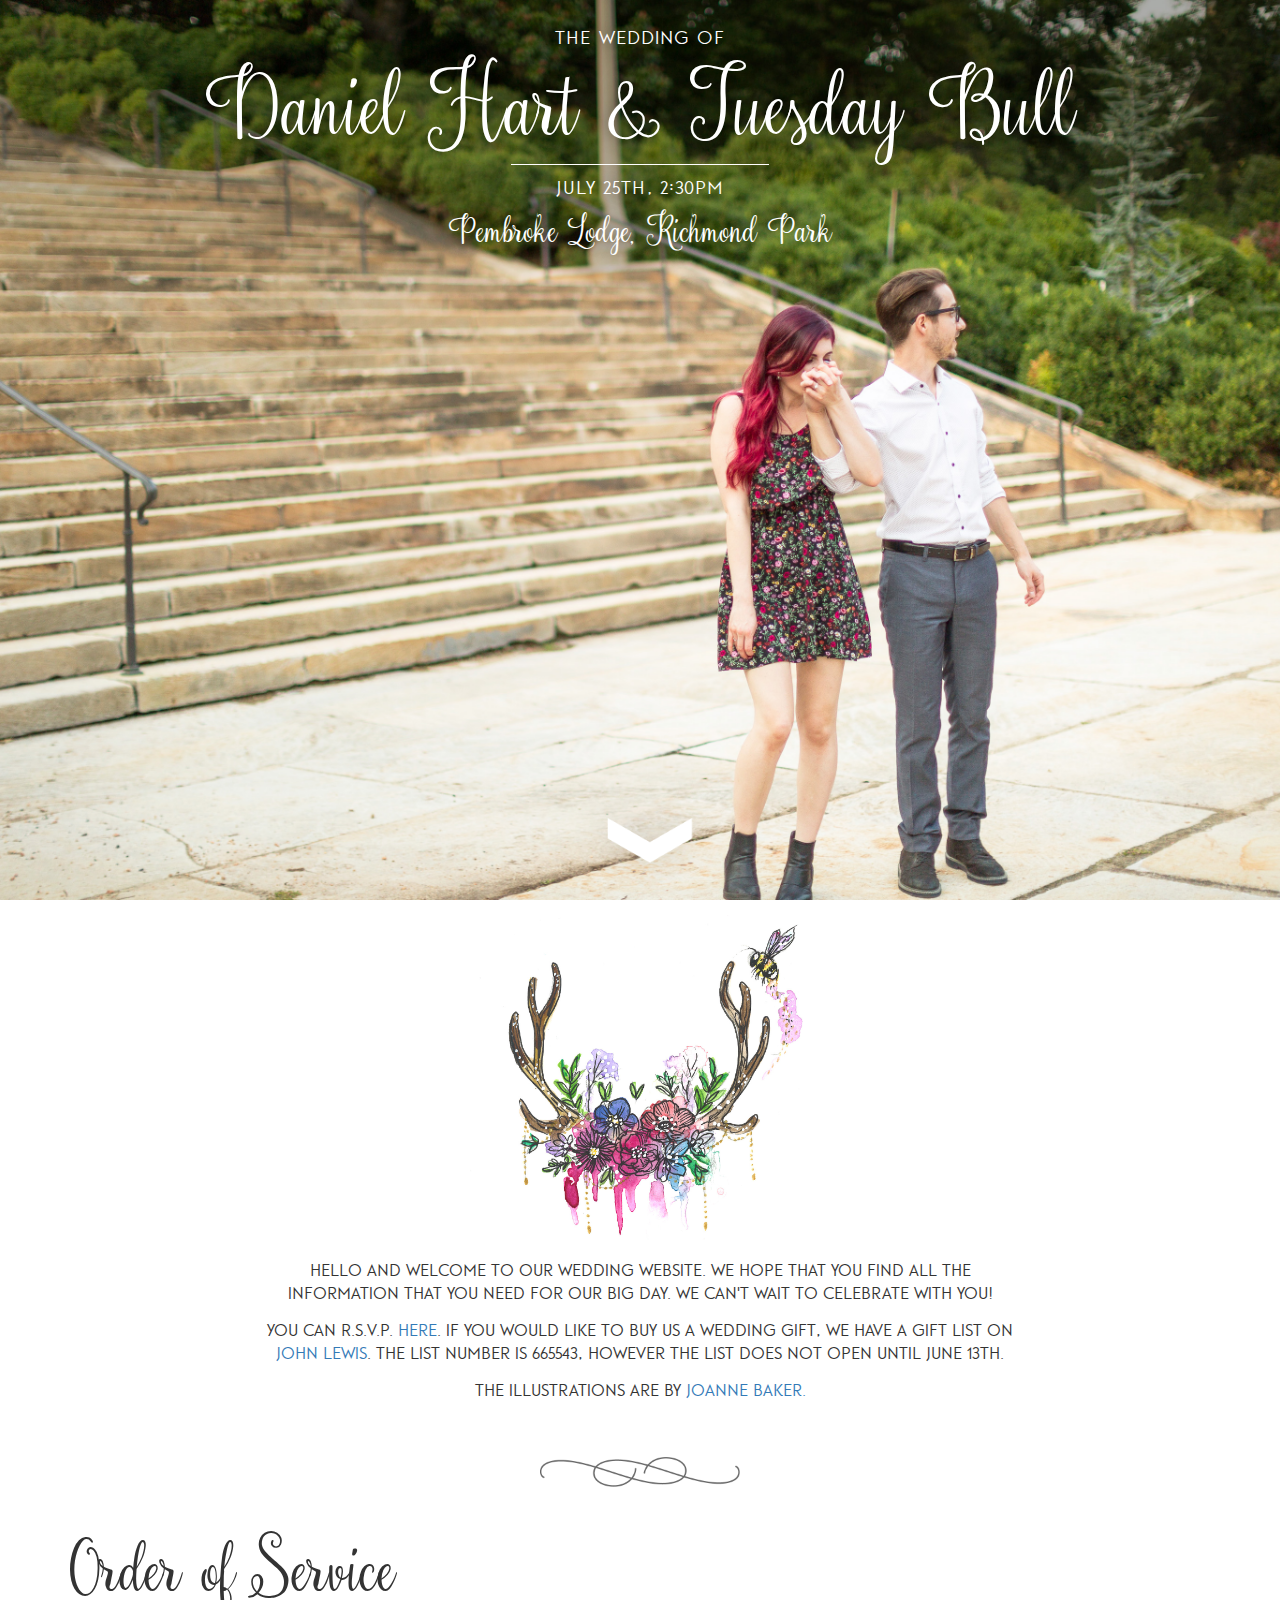
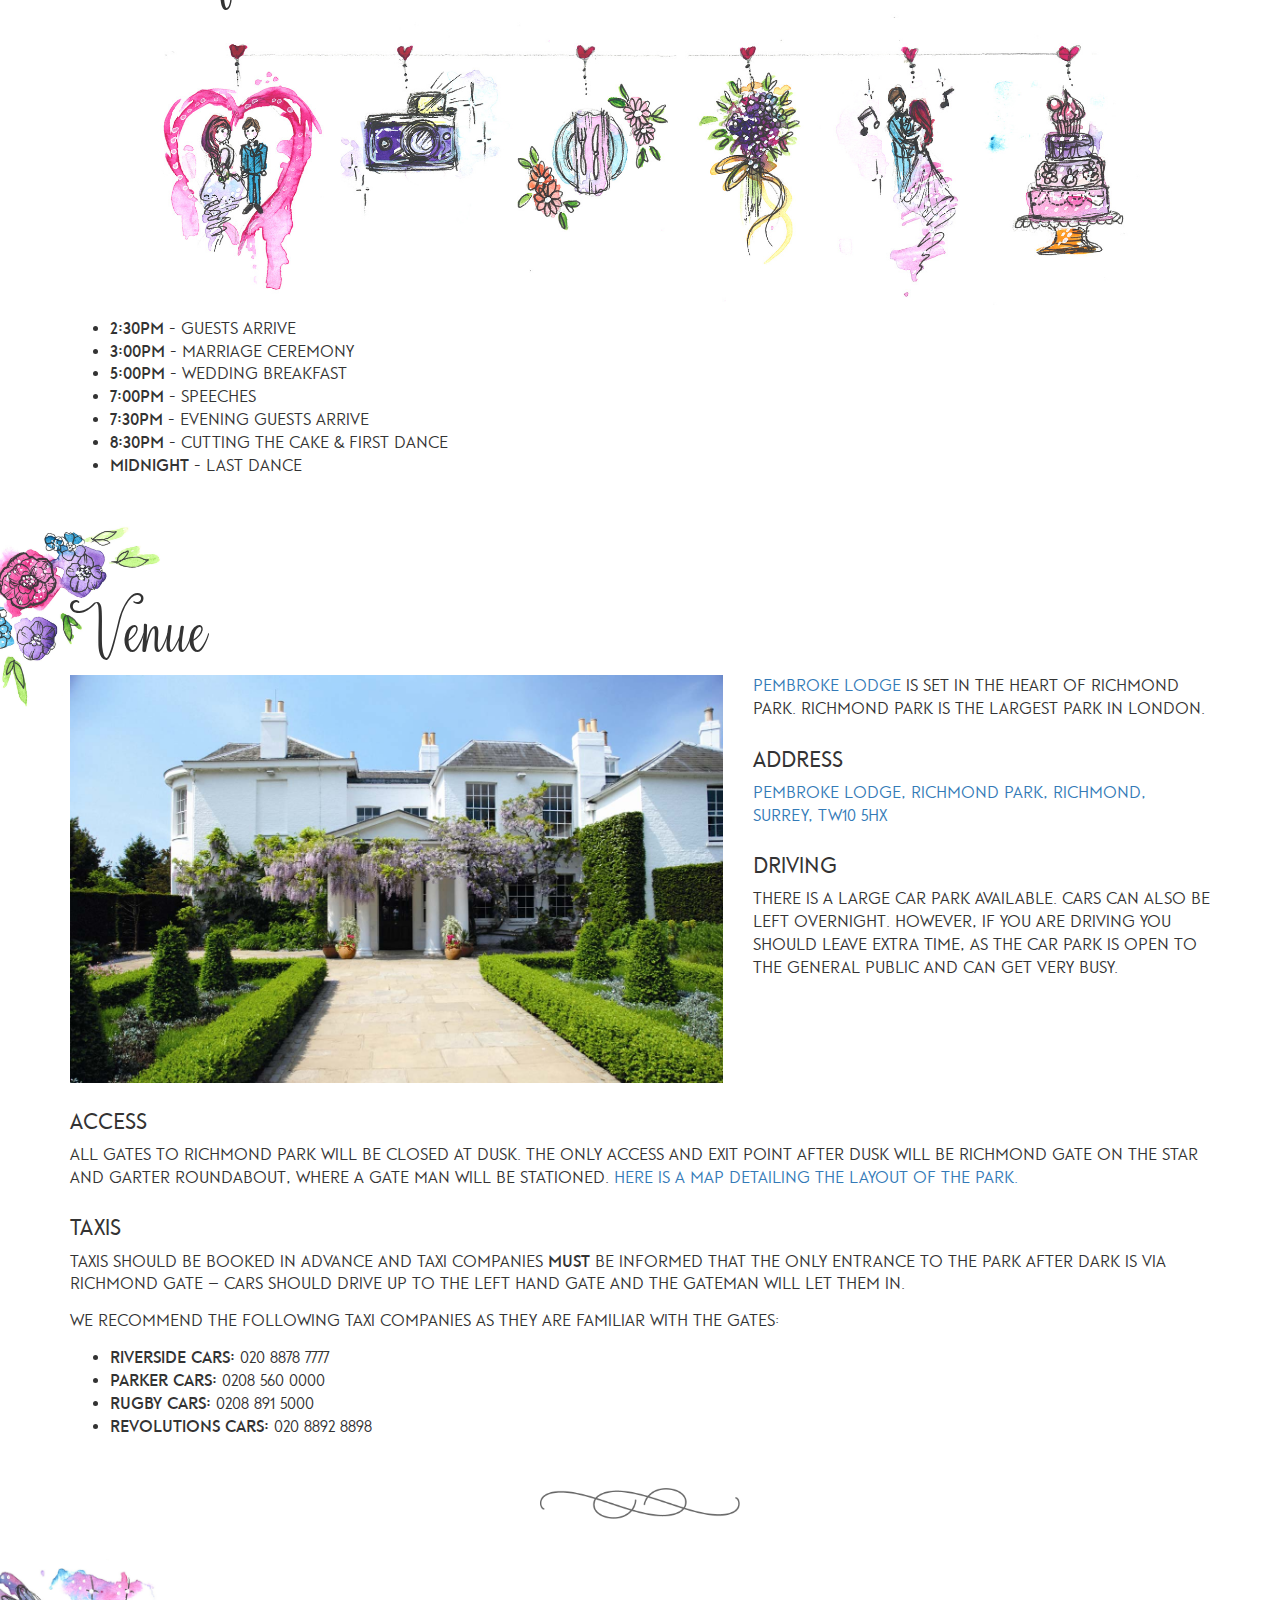
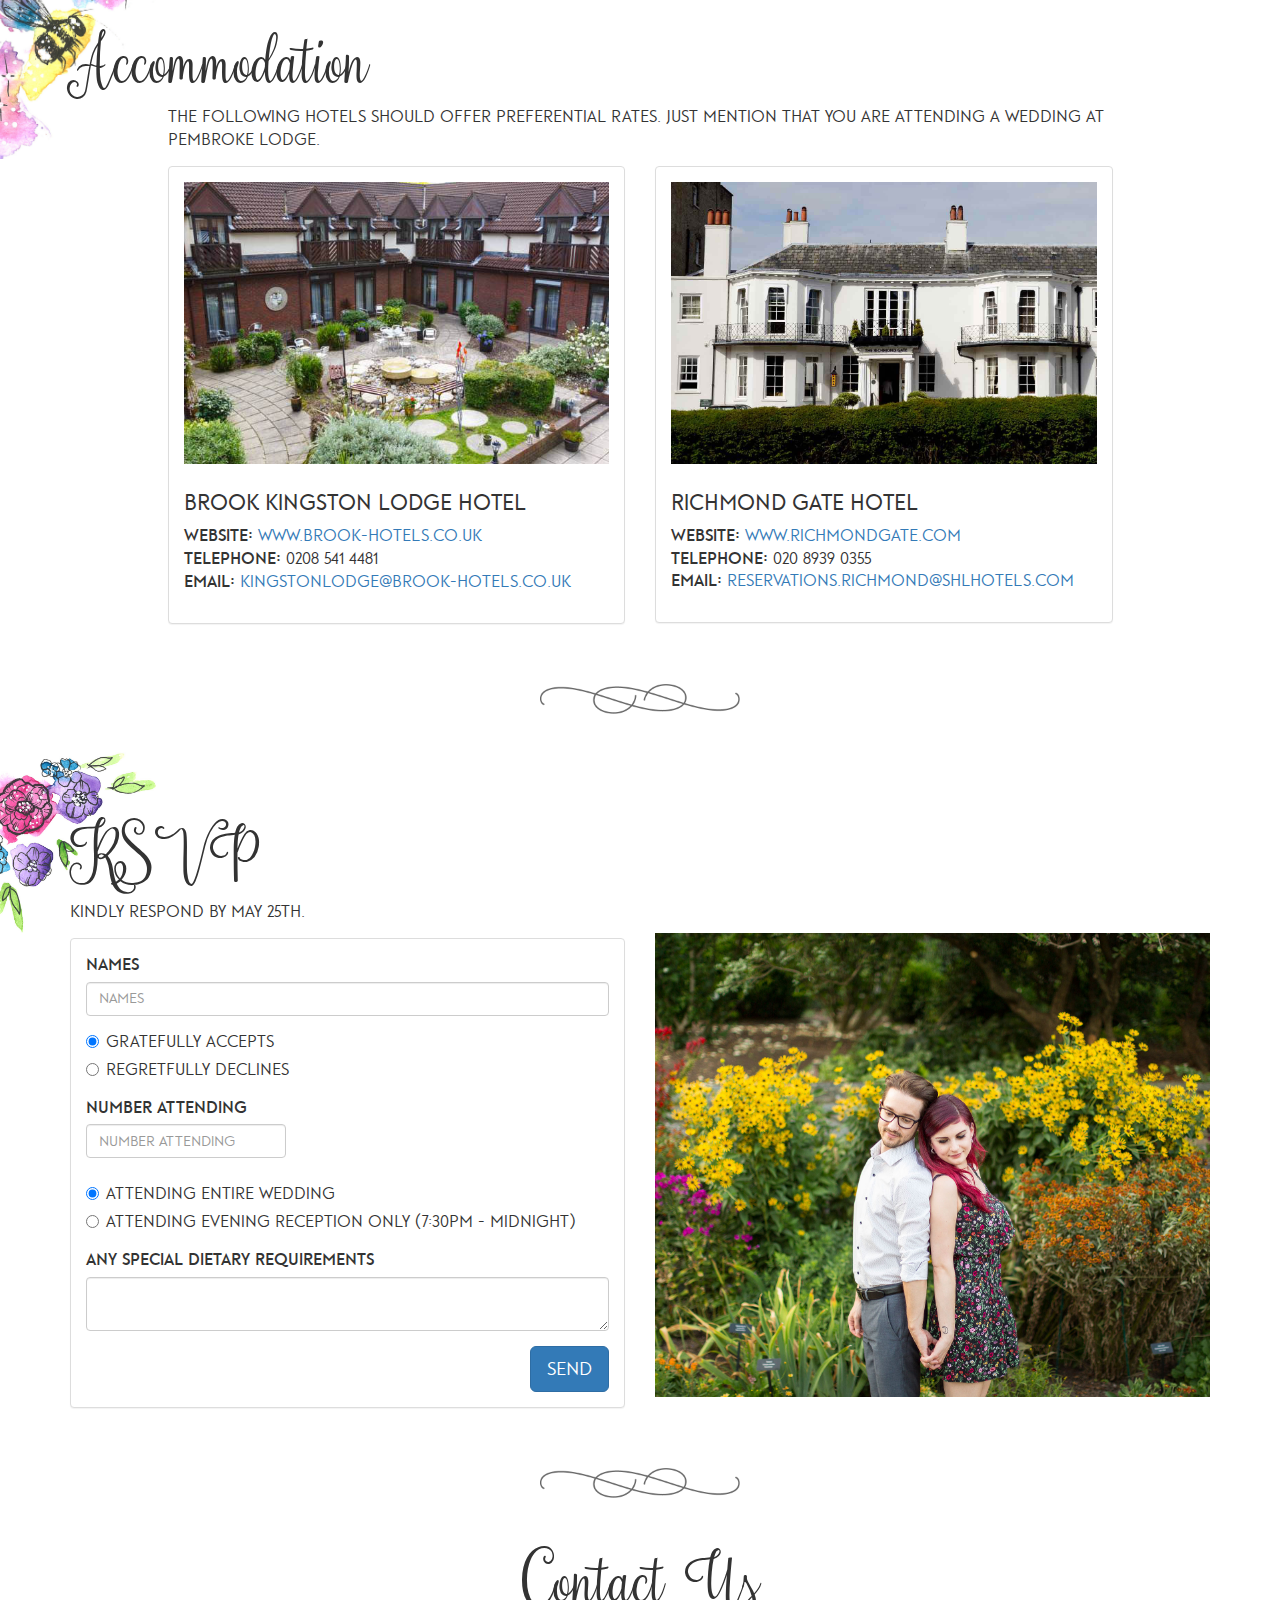
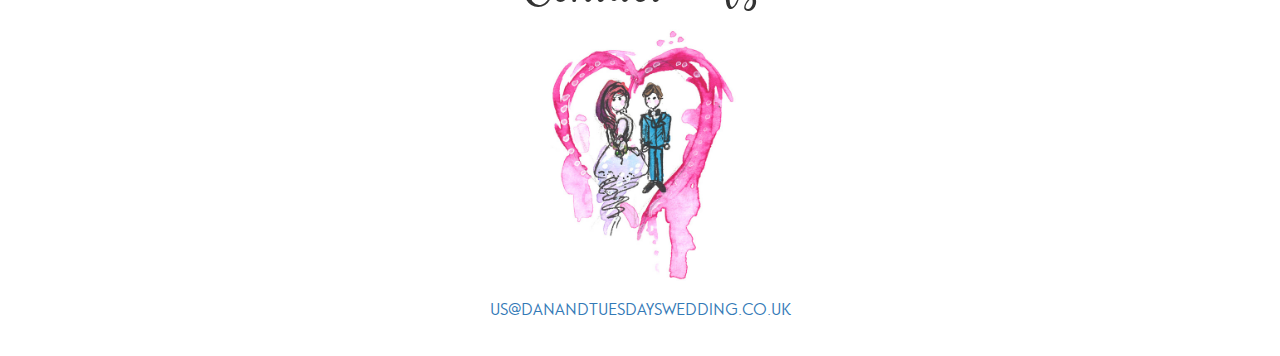
==== commit 3d2d6274: "Copy updates" ====
--- a/index.html
+++ b/index.html
@@ -273,9 +273,15 @@
               </p>
 
               <p>
-                Below you will find information on the schedule for the day,
-                accommodation near the venue, an R.S.V.P. form and details on how
-                to contact us.
+                You can R.S.V.P. <a href="#rsvp">here</a>. If you would like to buy us a wedding gift, we have a gift list
+                on
+                <a href="https://www.johnlewisgiftlist.com/giftint/JSPs/GiftList/BuyGifts/GuestFindAList.jsp" target="_blank">John Lewis</a>.
+                The list number is 665543, however the list does
+                not open until June 13th.
+              </p>
+
+              <p>
+                The illustrations are by <a href="https://www.instagram.com/milky_tattoodles" target="_blank">Joanne Baker.</a>
               </p>
             </main>
           </div>
@@ -334,7 +340,7 @@
             <p>
               <a href="http://www.pembroke-lodge.co.uk/" target="_blank">Pembroke Lodge</a>
               is set in the heart of Richmond Park. Richmond Park is the
-              largest, and to many, the most beautiful Park in London.
+              largest park in London.
             </p>
 
             <h4>Address</h4>
@@ -454,7 +460,7 @@
       <img style="display:block; width: 200px; margin: auto;" src="images/glyph2.png" alt="glyph" />
     </section>
 
-    <section style="margin-top: 60px;" class="page-section">
+    <section id="rsvp" style="margin-top: 60px;" class="page-section">
       <div class="container" style="position: relative">
         <span class="flowers-1 header-image"></span>
 
@@ -496,10 +502,10 @@
                     </div>
                   </div>
                   <div class="row">
-                    <div class="col-md-5">
+                    <div class="col-lg-12">
                       <div class="form-group">
                         <label for="number-input">Number Attending</label>
-                        <input name="number-attending" type="text" class="form-control" id="number-input" placeholder="Number Attending">
+                        <input style="width: 200px" name="number-attending" type="text" class="form-control" id="number-input" placeholder="Number Attending">
                       </div>
                     </div>
                   </div>
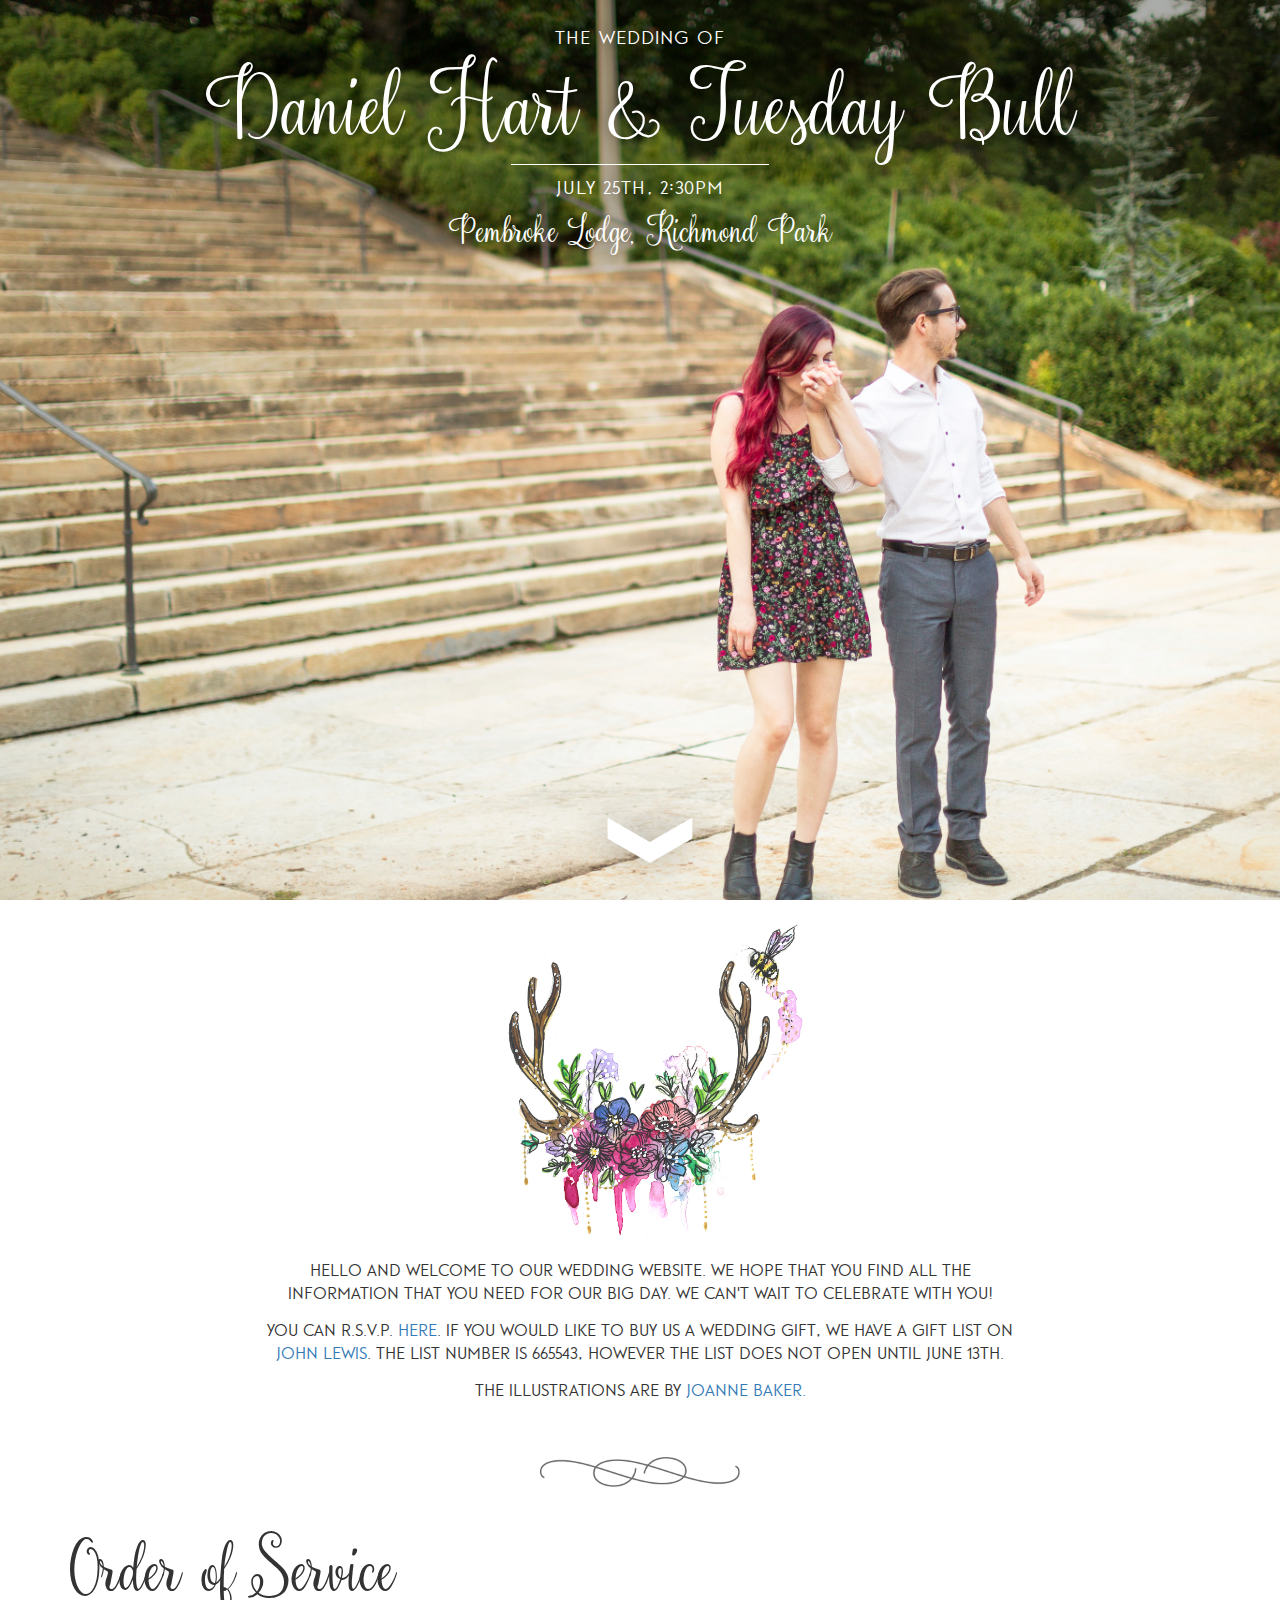
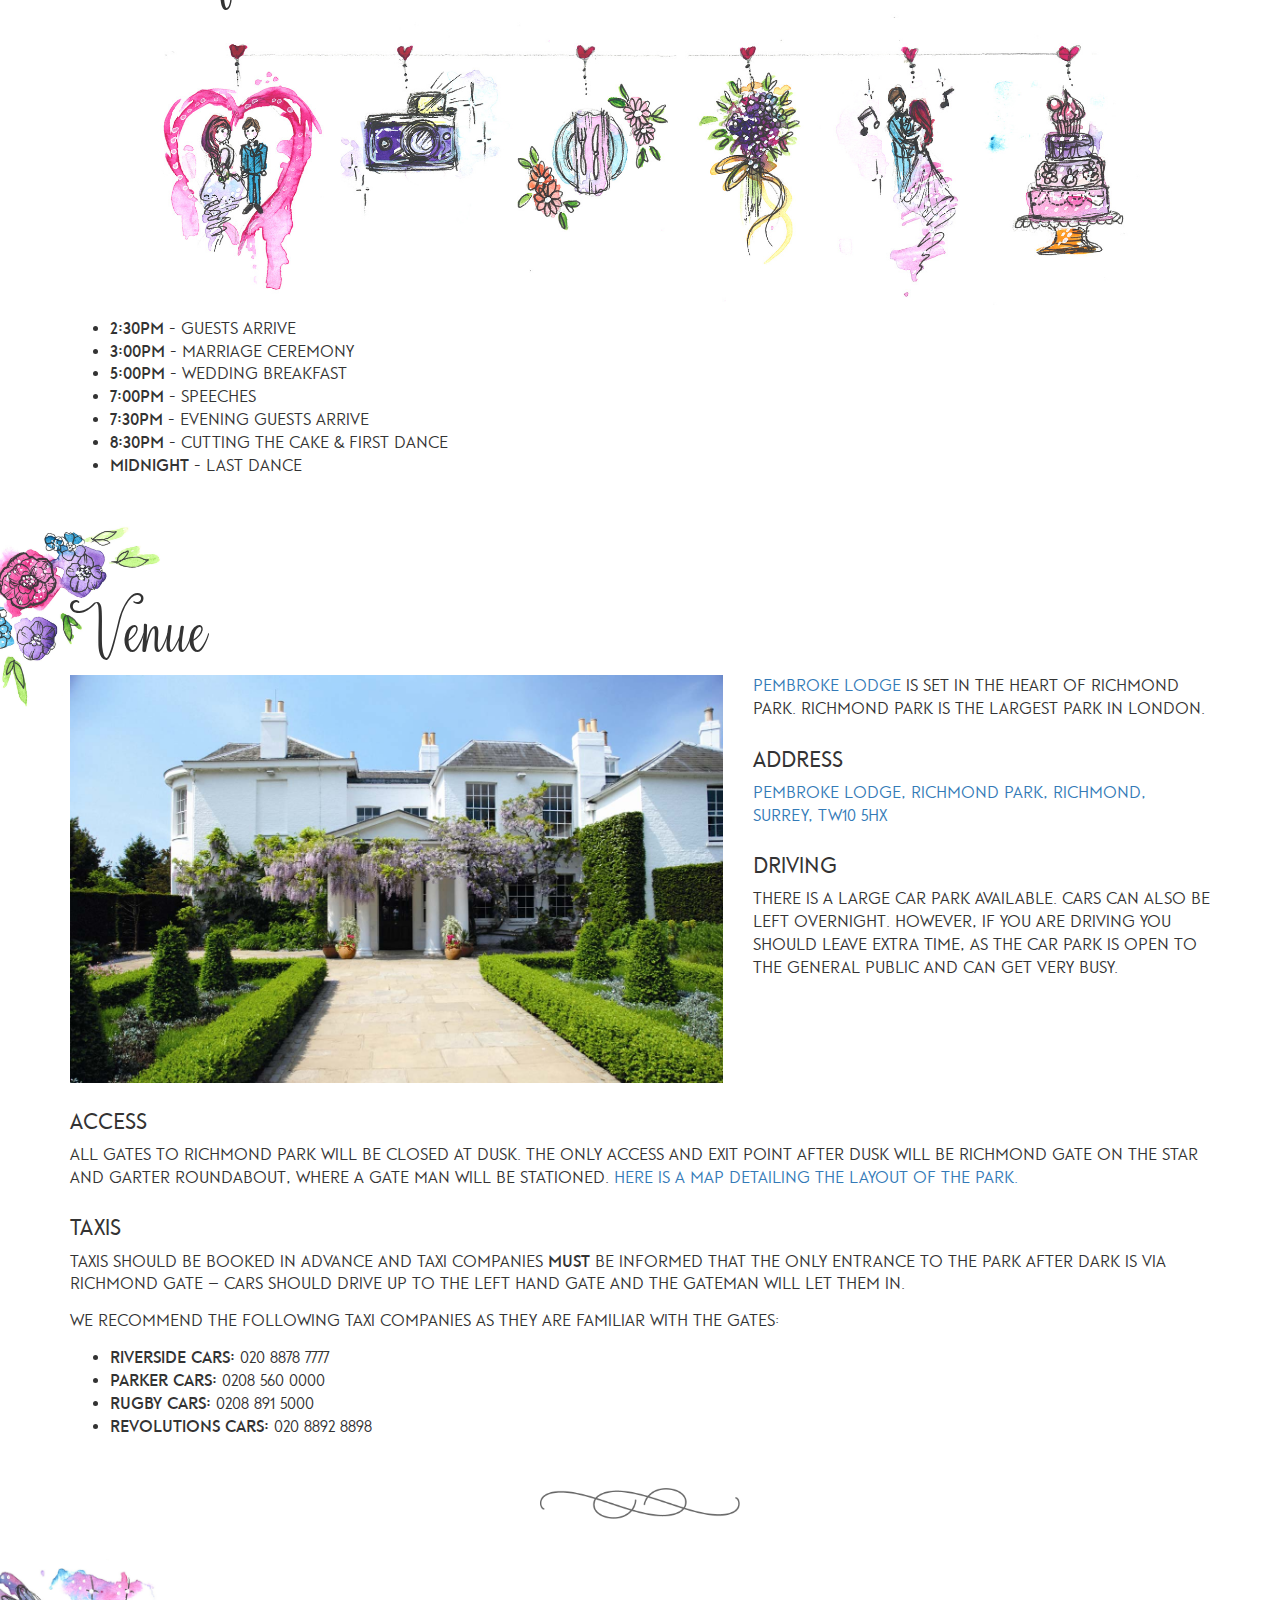
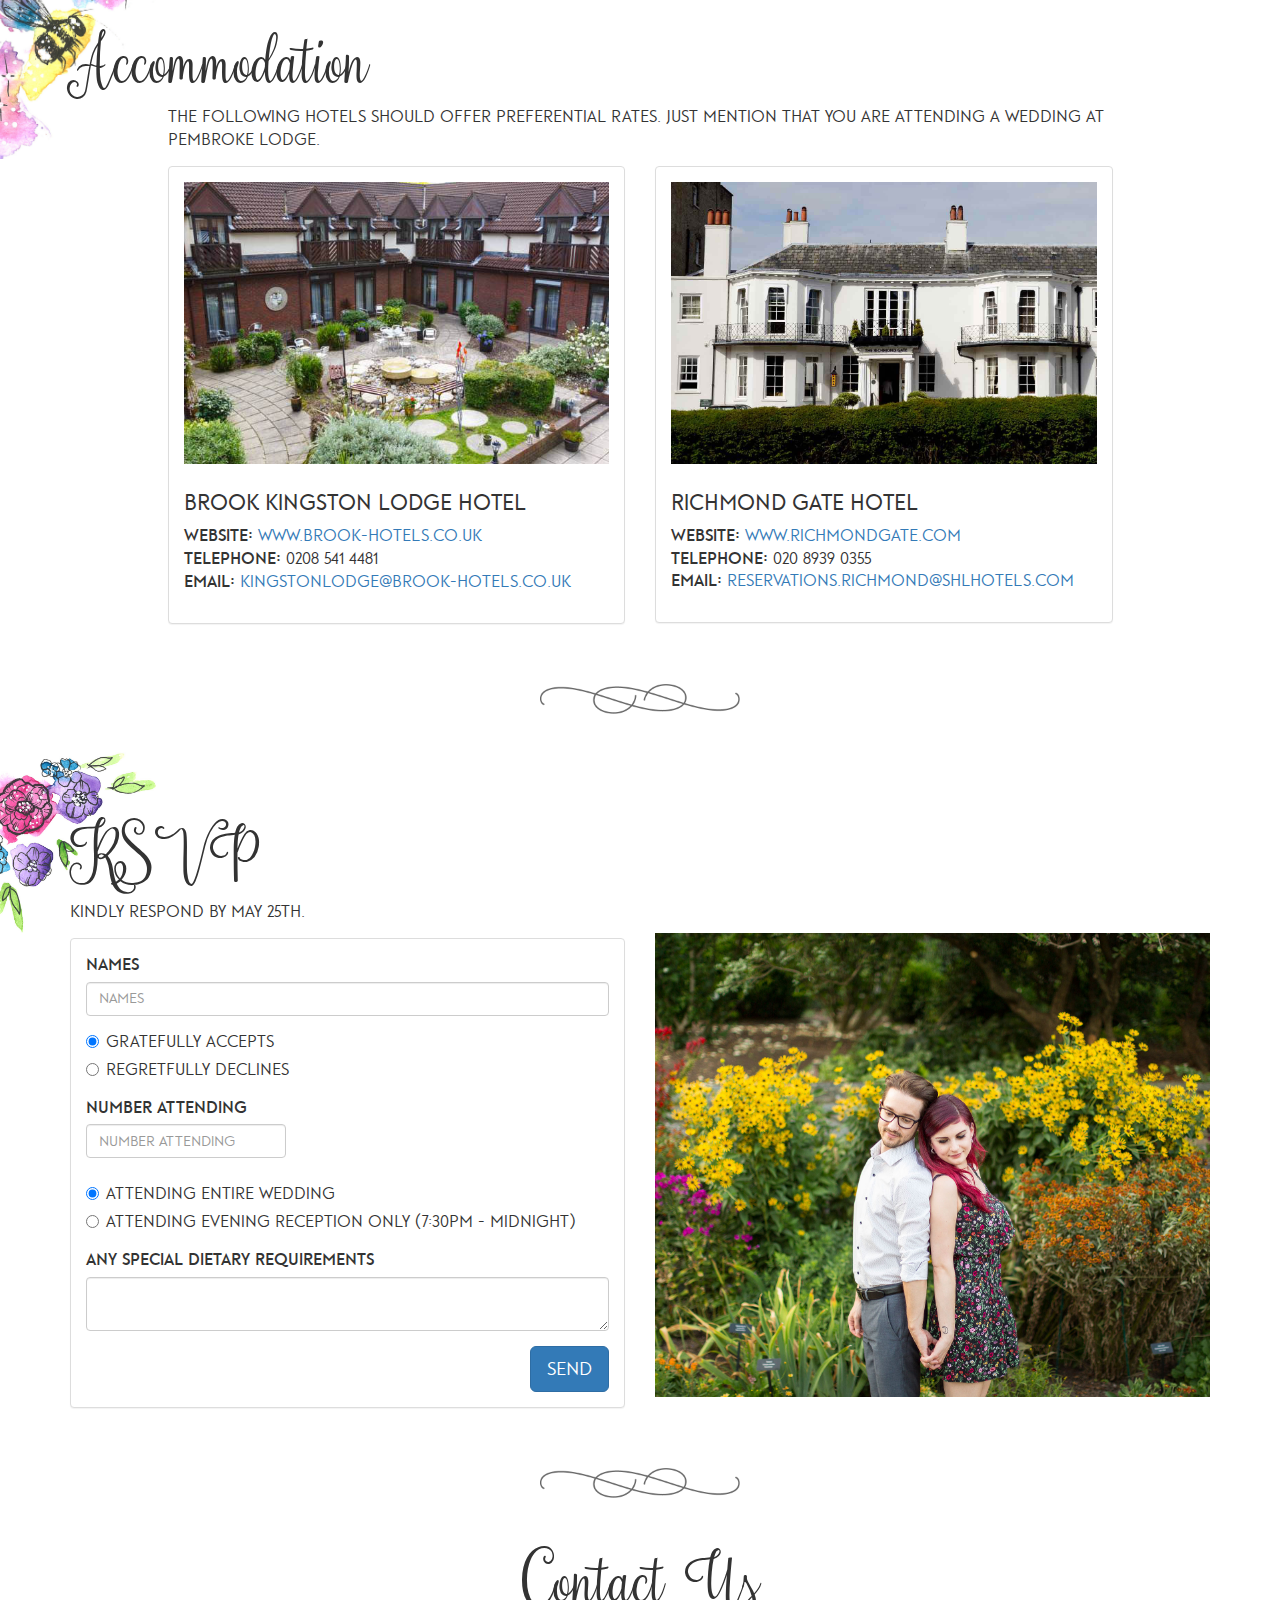
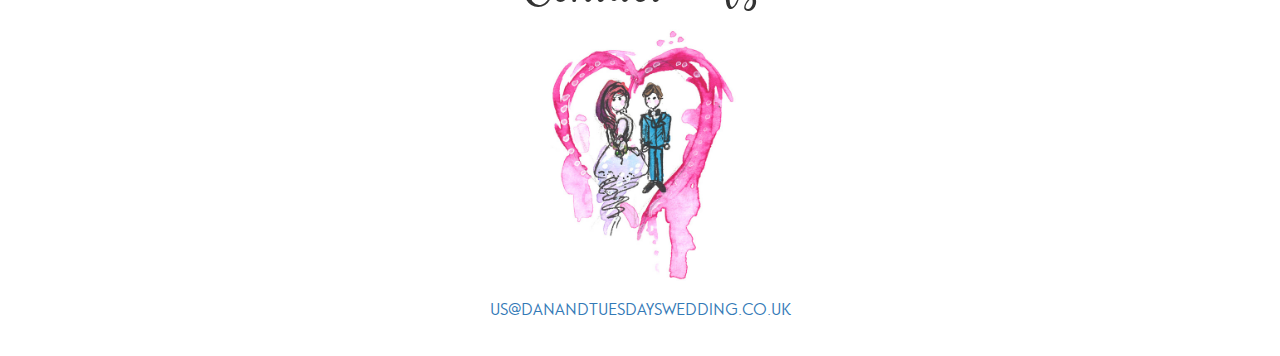
==== commit a923c86e: "Make chevron darker" ====
--- a/index.html
+++ b/index.html
@@ -254,10 +254,11 @@
       </p>
       <p class="hero_date">July 25th, 2:30pm</p>
       <p class="hero_location">Pembroke Lodge, Richmond Park</p>
-      <span class="chevron"></span>
+      <a data-scroll href="#start" class="chevron"></a>
+      <a data-scroll href="#start" class="chevron"></a>
     </div>
 
-    <section style="padding-top: 15px;" class="page-section welcome-section">
+    <section id="start" style="padding-top: 15px;" class="page-section welcome-section">
       <div class="container">
         <div class="row">
           <div class="col-sm-offset-2 col-sm-8">
@@ -634,5 +635,14 @@
         doSomething(last_known_scroll_position);
       });
     </script>
+
+    <script src="scripts/smooth-scroll.min.js"></script>
+
+    <script>
+      smoothScroll.init({
+        speed:  2000,
+        easing: 'easeInOutCubic'
+      });
+    </script>
   </body>
 </html>
